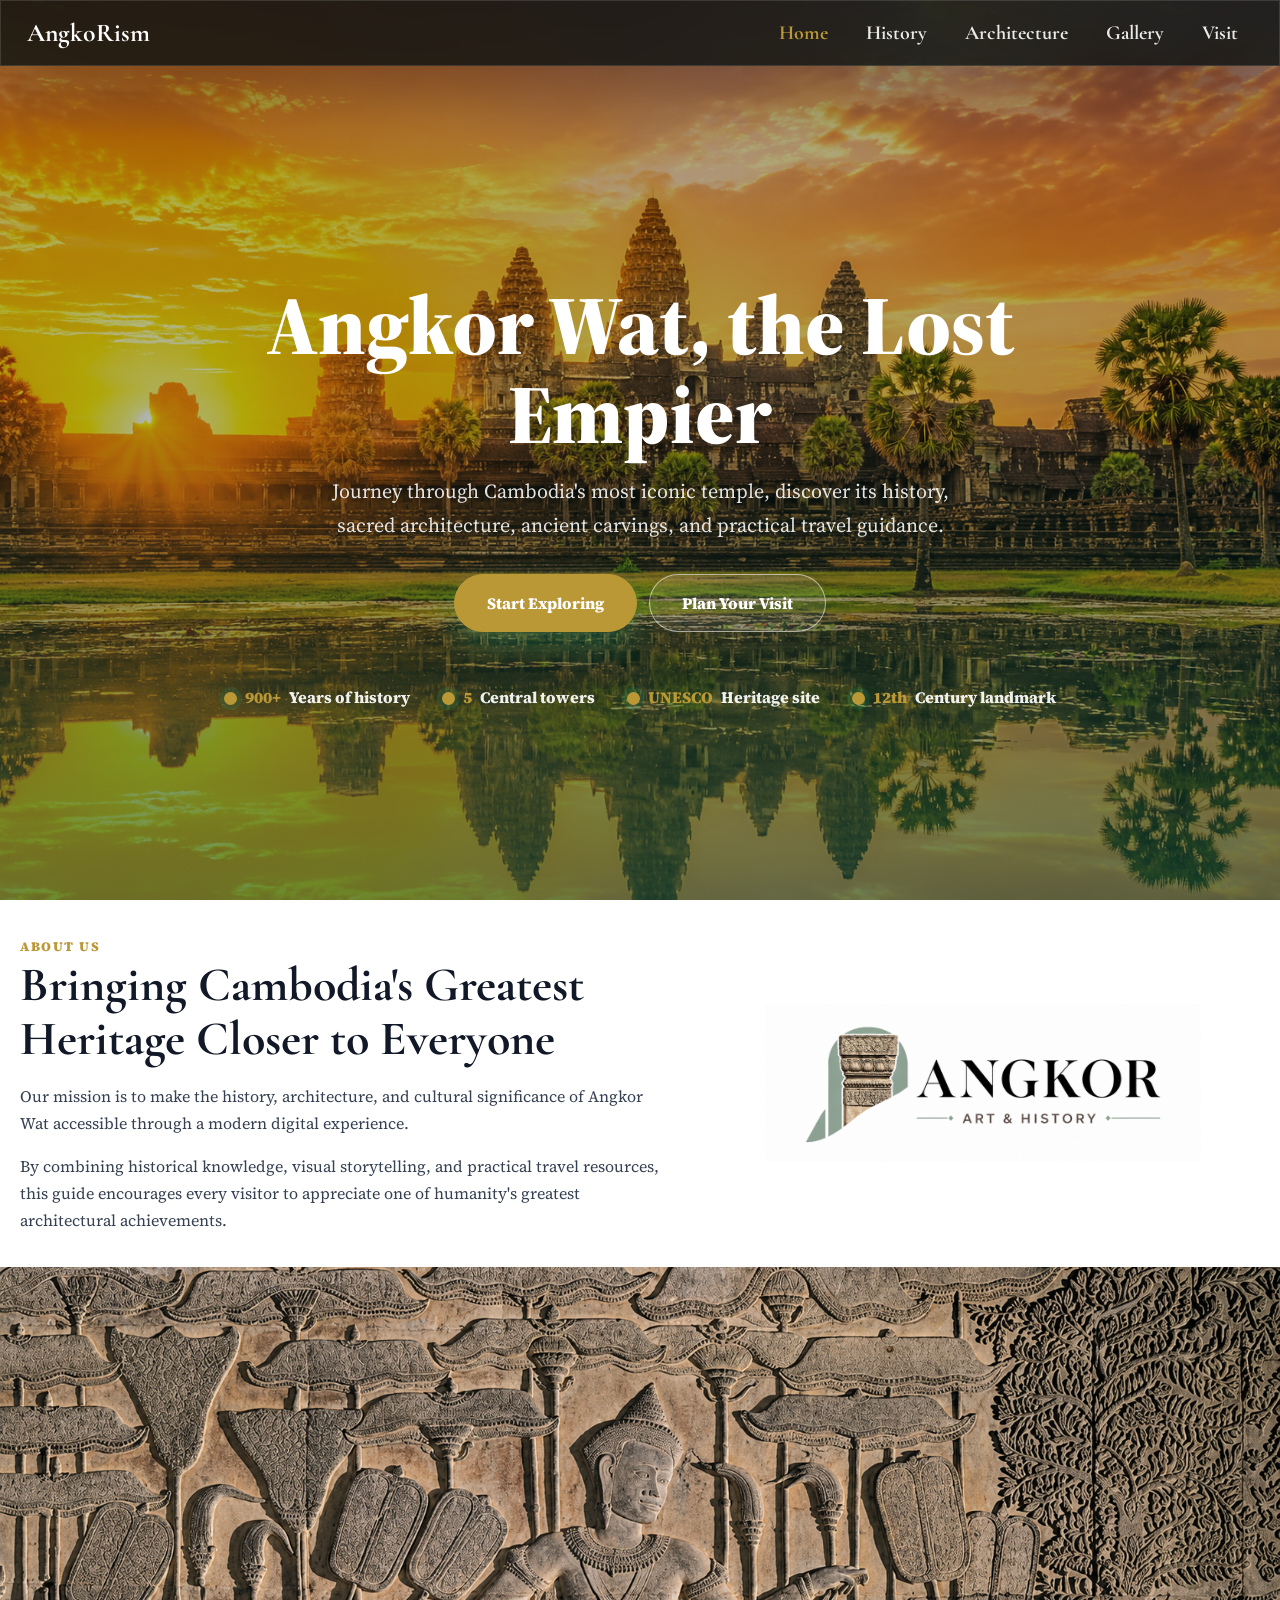
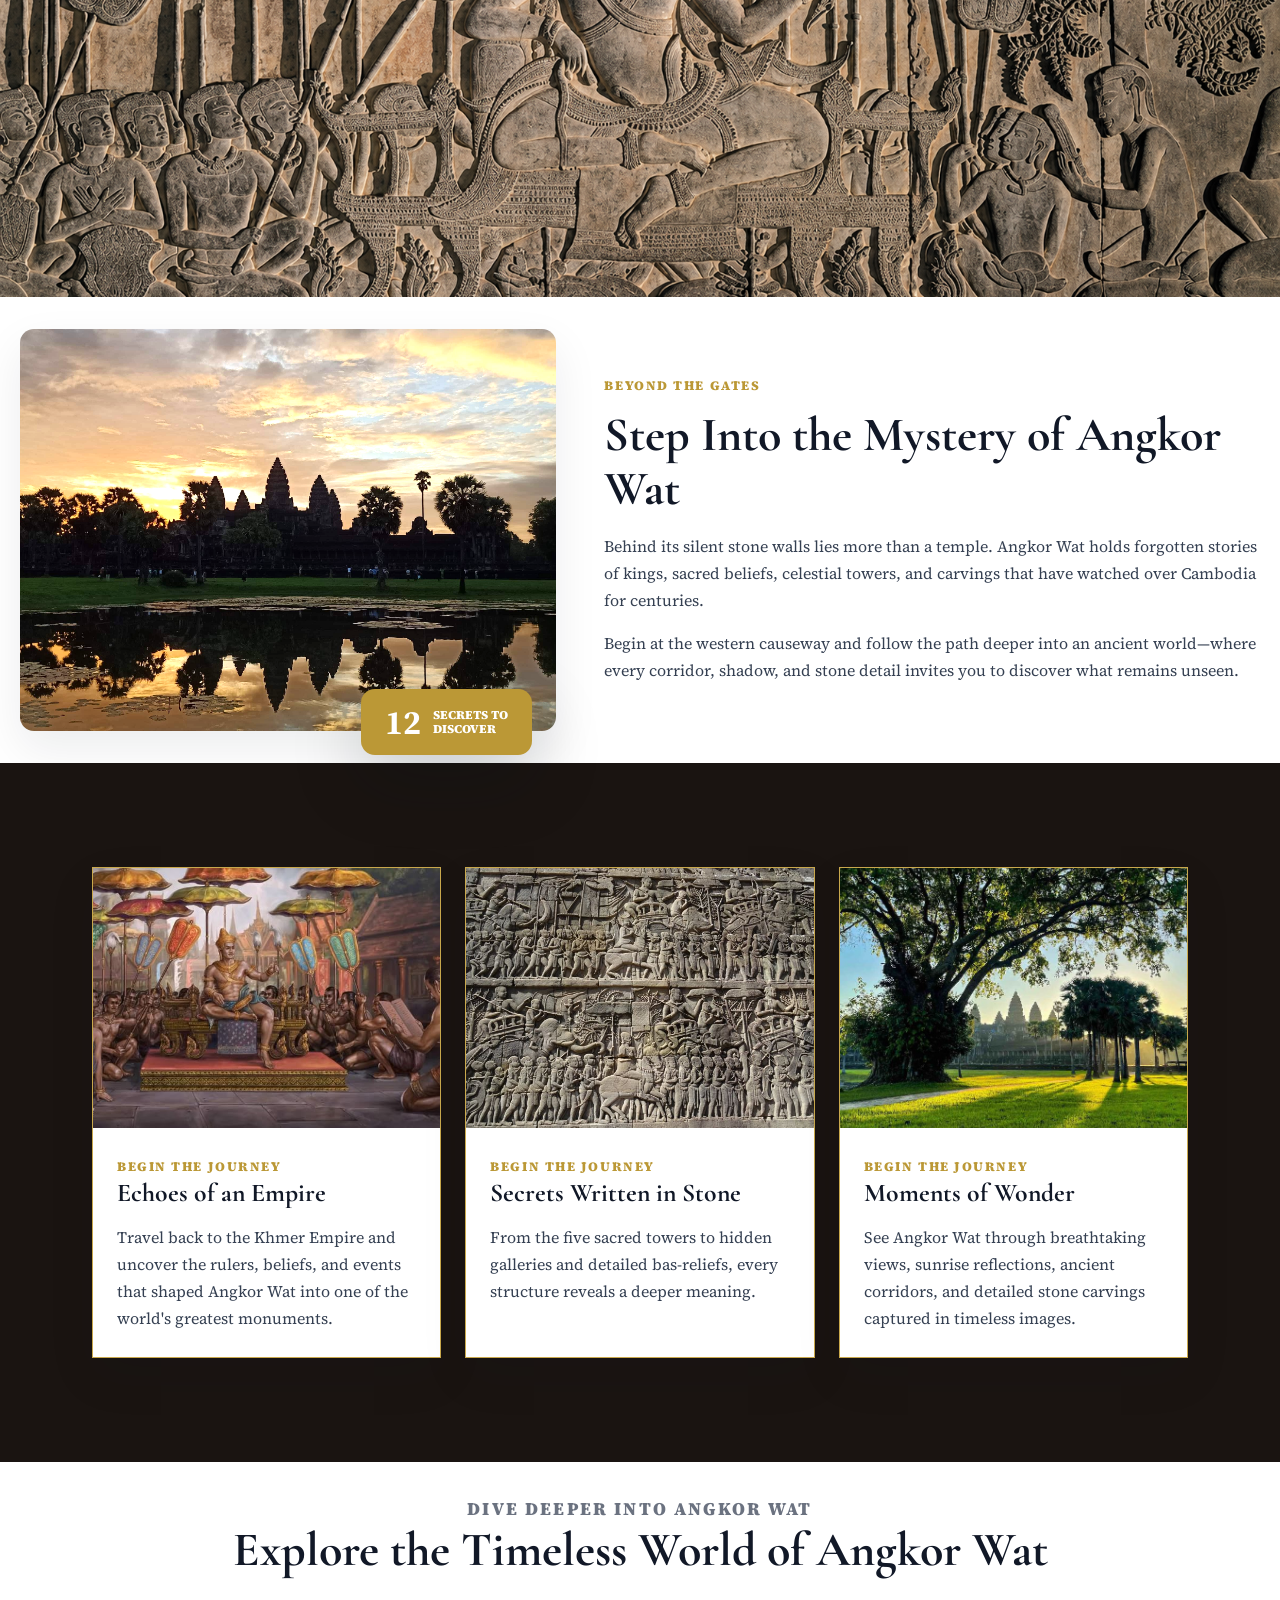
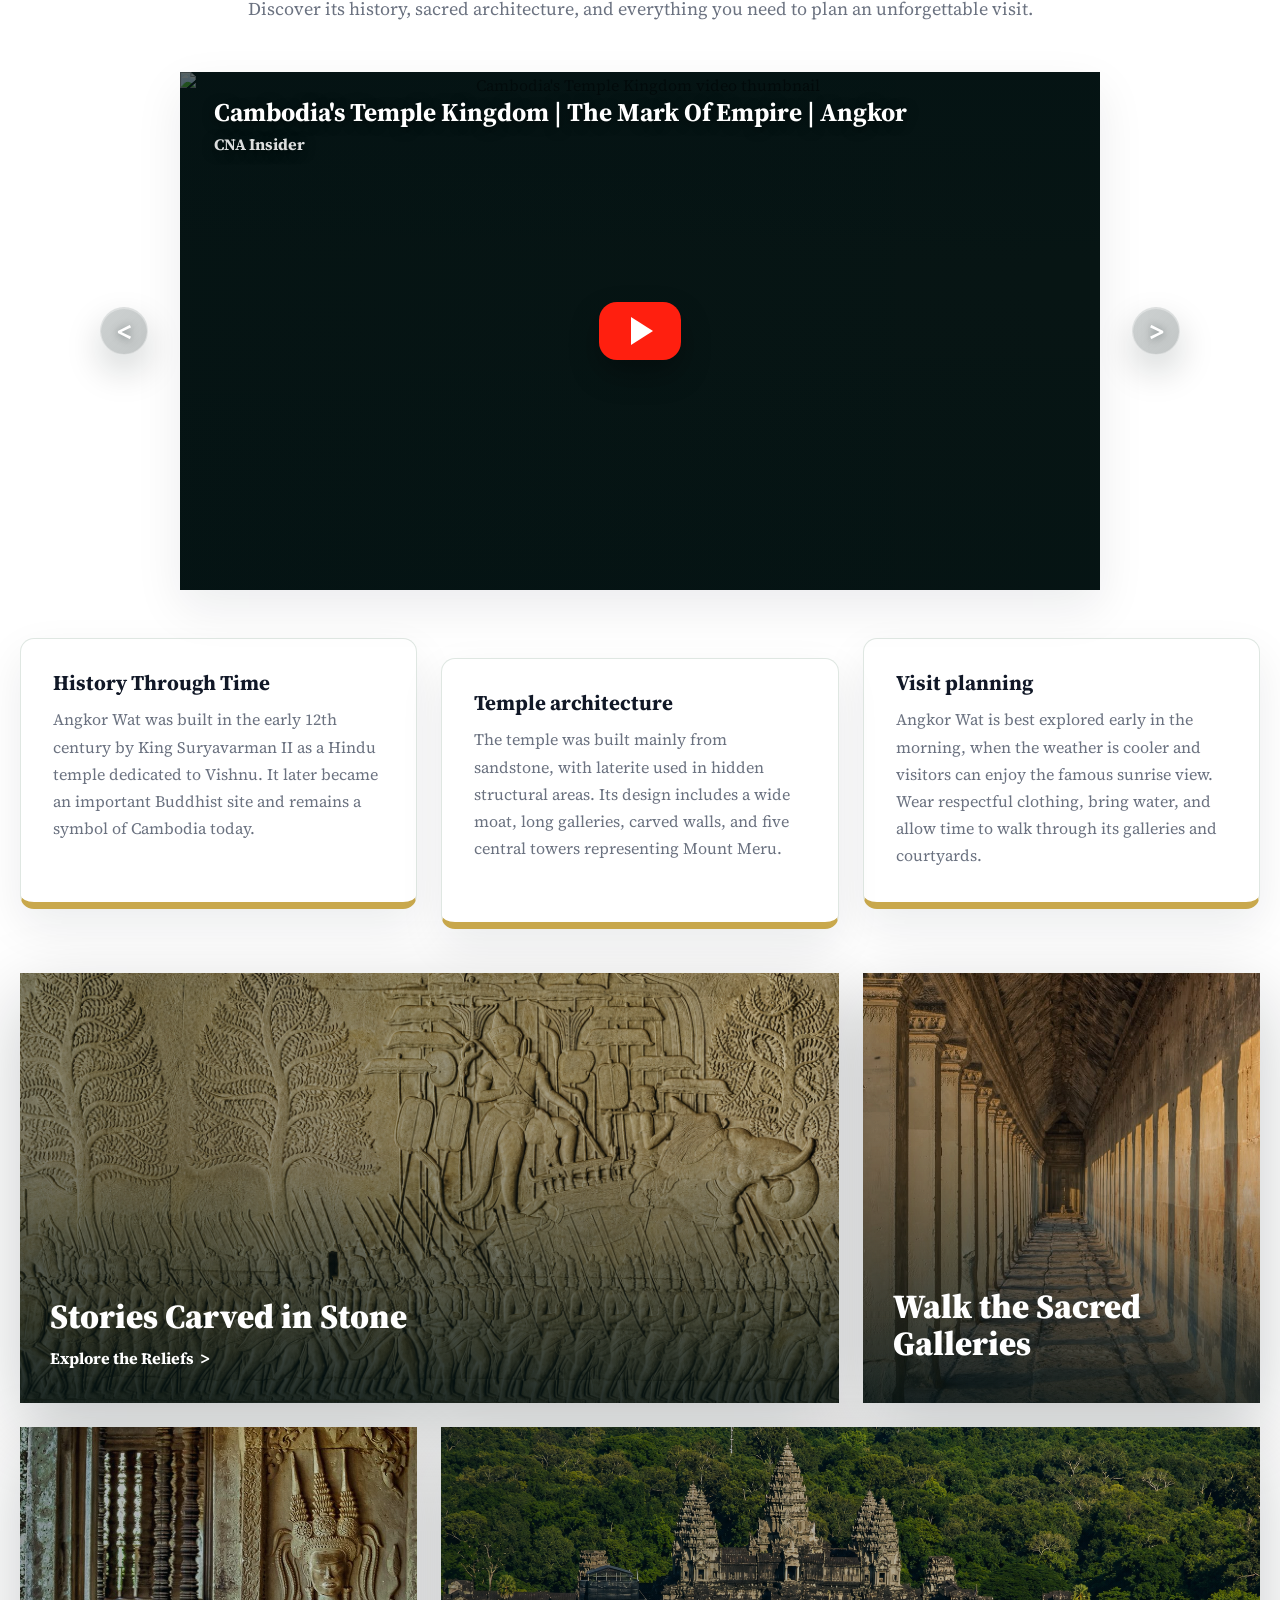
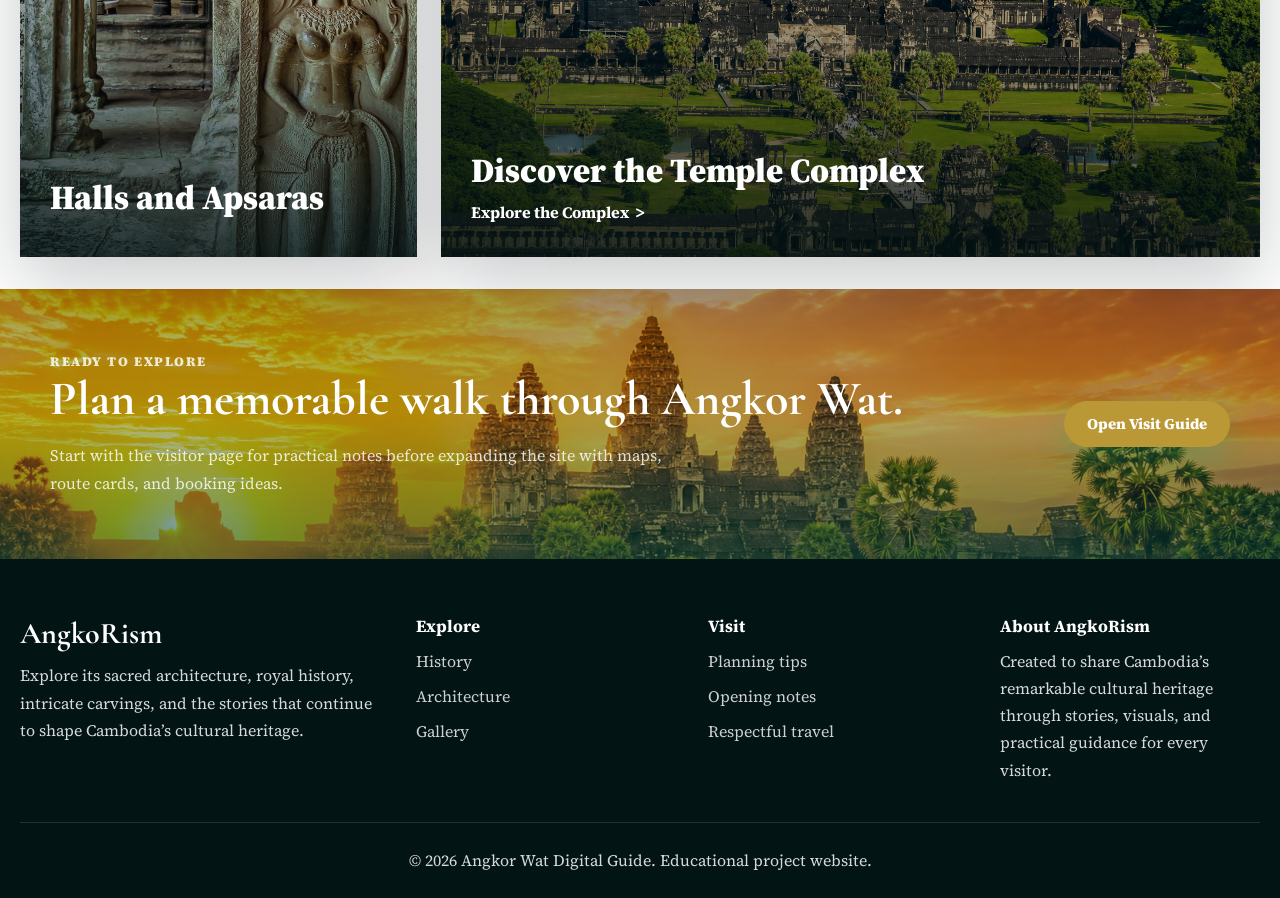
==== index.html @ d3c6d3c0 "add tv until penh" ====
<!DOCTYPE html>
<html lang="en">
<head>
  <meta charset="UTF-8">
  <meta name="viewport" content="width=device-width, initial-scale=1.0">
  <title>Angkor Wat Digital Guide</title>
  <link rel="stylesheet" href="css/global.css">
  <link rel="stylesheet" href="css/layout.css">
  <link rel="stylesheet" href="css/components.css">
  <link rel="stylesheet" href="css/pages/home.css">
  <script src="js/home.js" defer></script>
  <link rel="preconnect" href="https://fonts.googleapis.com">
  <link rel="preconnect" href="https://fonts.gstatic.com" crossorigin>
  <link href="https://fonts.googleapis.com/css2?family=Cormorant+Garamond:ital,wght@0,300..700;1,300..700&family=Source+Serif+4:ital,opsz,wght@0,8..60,200..900;1,8..60,200..900&display=swap" rel="stylesheet">
  <link rel="icon" type="image/png" href="images/favicon.png">
</head>
<body>
  <header class="site-header">
    <div class="site-header__inner">
      <a class="site-logo" href="index.html" aria-label="Angkor Wat Digital Guide home">AngkoRism</a>

      <nav class="site-nav" aria-label="Main navigation">
        <a href="index.html" aria-current="page">Home</a>
        <a href="pages/history.html">History</a>
        <a href="pages/architecture.html">Architecture</a>
        <a href="pages/gallery.html">Gallery</a>
        <a href="pages/visit.html">Visit</a>
      </nav>
    </div>
  </header>

  <main>
    <section class="home-hero">
      <div class="hero-text">
        <h1>Angkor Wat, the Lost Empier</h1>
        <p>
          Journey through Cambodia's most iconic temple, discover its history,
          sacred architecture, ancient carvings, and practical travel guidance.
        </p>
        <p class="hero-buttons">
          <a class="button" href="pages/history.html">Start Exploring</a>
          <a class="button button--ghost" href="pages/visit.html">Plan Your Visit</a>
        </p>
      </div>

      <div class="home-stats" aria-label="Angkor Wat guide highlights">
        <div><span>900+</span> Years of history</div>
        <div><span>5</span> Central towers</div>
        <div><span>UNESCO</span> Heritage site</div>
        <div><span>12th</span> Century landmark</div>
      </div>
    </section>

    <section class="section-space">
      <div class="page-shell intro-info">
        <div class="intro-copy intro-about">
          <span class="eyebrow">About Us</span>
          <h2>
            Bringing Cambodia's Greatest Heritage Closer to Everyone
          </h2>
          <p>
            Our mission is to make the history, architecture,
            and cultural significance of Angkor Wat accessible
            through a modern digital experience.
          </p>
          <p>
            By combining historical knowledge, visual storytelling,
            and practical travel resources, this guide encourages
            every visitor to appreciate one of humanity's greatest
            architectural achievements.
          </p>
        </div>
        <div class="intro-logo">
          <img class="image-about" src="images/Angkor aret and history.png" alt="The logo of our organization">
        </div>
      </div>
    </section>

    <section class="intro-big"></section>

    <section class="section-space">
      <div class="page-shell intro-layout">
        <div class="intro-media">
          <img src="images/angkor-wat-yellow-dawn.jpg" alt="Bright dawn view of real Angkor Wat with palm trees and reflection">
          <div class="experience-box">
            <strong>12</strong>
            <span>Secrets to<br>Discover</span>
          </div>
        </div>
        <div class="intro-copy">
          <p class="eyebrow">BEYOND THE GATES</p>
          <h2>Step Into the Mystery of Angkor Wat</h2>
          <p>
            Behind its silent stone walls lies more than a temple. Angkor Wat holds forgotten
            stories of kings, sacred beliefs, celestial towers, and carvings that have watched
            over Cambodia for centuries.
          </p>
          <p>
            Begin at the western causeway and follow the path deeper into an ancient world—where
            every corridor, shadow, and stone detail invites you to discover what remains unseen.
          </p>
      </div>
      </div>
    </section>
    
    <section class="background-section">
      <div class="section-space page-shell">
        <div class="card-grid">
          <article class="image-card">
            <img src="images/Khmer Angkor king copy.png" alt="the king of Angkor Wat with the most aura">
            <div class="image-card__body">
              <span class="eyebrow">Begin The Journey</span>
              <h3>Echoes of an Empire</h3>
              <p>
                Travel back to the Khmer Empire and uncover the rulers, beliefs, and events that
                shaped Angkor Wat into one of the world's greatest monuments.
              </p>
            </div>
          </article>
          <article class="image-card">
            <img src="images/The Temples of Angkor Wat.png" alt="Cambodia travel scene">
            <div class="image-card__body">
              <span class="eyebrow">Begin The Journey</span>
              <h3>Secrets Written in Stone</h3>
              <p>
                From the five sacred towers to hidden galleries and detailed
                bas-reliefs, every structure reveals a deeper meaning.
              </p>
            </div>
          </article>
          <article class="image-card">
            <img src="images/Cambodge.png" alt="UNESCO logo">
            <div class="image-card__body">
              <span class="eyebrow">Begin The Journey</span>
              <h3>Moments of Wonder</h3>
              <p>
                See Angkor Wat through breathtaking views, sunrise reflections, ancient corridors,
                and detailed stone carvings captured in timeless images.
              </p>
            </div>
          </article>
        </div>
      </div>
    </section>

    <section class="section-space page-shell">
      <div class="section-heading">
        <p class="eyebrow">DIVE DEEPER INTO ANGKOR WAT</p>
        <h2>Explore the Timeless World of Angkor Wat</h2>
        <p>Discover its history, sacred architecture, and everything you need to plan an unforgettable visit.</p>
      </div>
      <div class="video-showcase" aria-label="Angkor Wat video carousel">
        <button class="video-arrow video-arrow--prev" type="button" aria-label="Previous video">&lt;</button>
        <div class="video-carousel">
          <div class="video-template is-active">
            <button class="video-cover" type="button" aria-label="Play Cambodia's Temple Kingdom | The Mark Of Empire | Angkor">
              <img
                src="https://i.ytimg.com/vi/EQYJ8-o1K0w/maxresdefault.jpg"
                alt="Cambodia's Temple Kingdom video thumbnail">
              <span class="video-cover__shade"></span>
              <span class="video-cover__text">
                <strong>Cambodia's Temple Kingdom | The Mark Of Empire | Angkor</strong>
                <small>CNA Insider</small>
              </span>
              <span class="video-cover__play" aria-hidden="true"></span>
            </button>
            <iframe
              width="560"
              height="315"
              data-src="https://www.youtube.com/embed/EQYJ8-o1K0w?rel=0"
              title="Cambodia's Temple Kingdom | The Mark Of Empire | Angkor"
              frameborder="0"
              allow="accelerometer; autoplay; clipboard-write; encrypted-media; gyroscope; picture-in-picture; web-share"
              referrerpolicy="strict-origin-when-cross-origin"
              allowfullscreen>
            </iframe>
          </div>
          <div class="video-template">
            <button class="video-cover" type="button" aria-label="Play Angkor Wat (Full Episode) | Access 360 World Heritage">
              <img
                src="https://i.ytimg.com/vi/C5jpbwizxBs/maxresdefault.jpg"
                alt="Angkor Wat full episode video thumbnail">
              <span class="video-cover__shade"></span>
              <span class="video-cover__text">
                <strong>Angkor Wat (Full Episode) | Access 360 World Heritage</strong>
                <small>National Geographic</small>
              </span>
              <span class="video-cover__play" aria-hidden="true"></span>
            </button>
            <iframe
              width="560"
              height="315"
              data-src="https://www.youtube.com/embed/C5jpbwizxBs?rel=0"
              title="Angkor Wat (Full Episode) | Access 360 World Heritage"
              frameborder="0"
              allow="accelerometer; autoplay; clipboard-write; encrypted-media; gyroscope; picture-in-picture; web-share"
              referrerpolicy="strict-origin-when-cross-origin"
              allowfullscreen>
            </iframe>
          </div>
          <div class="video-template">
            <button class="video-cover" type="button" aria-label="Play Angkor Wat: The Ancient Chronicles of Cambodia's Stone Giant">
              <img
                src="https://i.ytimg.com/vi/2UPuVft7swY/maxresdefault.jpg"
                alt="Angkor Wat ancient chronicles video thumbnail">
              <span class="video-cover__shade"></span>
              <span class="video-cover__text">
                <strong>Angkor Wat: The Ancient Chronicles of Cambodia's Stone Giant | Full Documentary</strong>
                <small>Get.factual</small>
              </span>
              <span class="video-cover__play" aria-hidden="true"></span>
            </button>
            <iframe
              width="560"
              height="315"
              data-src="https://www.youtube.com/embed/2UPuVft7swY?rel=0"
              title="Angkor Wat: The Ancient Chronicles of Cambodia's Stone Giant | Full Documentary"
              frameborder="0"
              allow="accelerometer; autoplay; clipboard-write; encrypted-media; gyroscope; picture-in-picture; web-share"
              referrerpolicy="strict-origin-when-cross-origin"
              allowfullscreen>
            </iframe>
          </div>
        </div>
        <button class="video-arrow video-arrow--next" type="button" aria-label="Next video">&gt;</button>
      </div>

      <div class="card-grid">
        <article class="info-card">
          <h3>History Through Time</h3>
          <p>
            Angkor Wat was built in the early 12th century by King Suryavarman II as a Hindu temple dedicated to Vishnu.
            It later became an important Buddhist site and remains a symbol of Cambodia today.
          </p>
        </article>
        <article class="info-card info-card--middle">
          <h3>Temple architecture</h3>
          <p>
            The temple was built mainly from sandstone, with laterite used in hidden structural areas.
            Its design includes a wide moat, long galleries, carved walls, and five central towers representing Mount Meru.
          </p>
        </article>
        <article class="info-card">
          <h3>Visit planning</h3>
          <p>
            Angkor Wat is best explored early in the morning, when the weather is cooler and visitors can enjoy the famous sunrise view.
            Wear respectful clothing, bring water, and allow time to walk through its galleries and courtyards.
          </p>
        </article>
      </div>
    </section>

    <section id="temple-showcase" class="section-space page-shell">
      <div class="image-showcase">
        <article class="showcase-card">
          <img src="images/the king gose to the war.png" alt="Bright dawn view of real Angkor Wat with palm trees and reflection">
          <div class="card-body">
            <h3>Stories Carved in Stone</h3>
            <a href="pages/gallery.html">Explore the Reliefs</a>
          </div>
        </article>
        <article class="showcase-card">
          <img src="images/ Angkor Wat, Siem Reap_ Cambodia.png" alt="Bright dawn view of real Angkor Wat with palm trees and reflection">
          <div class="card-body">
            <h3>Walk the Sacred Galleries</h3>
          </div>
        </article>
        <article class="showcase-card">
          <img src="images/Angkor Halls and Apsaras copy.png" alt="Stone corridor at Angkor Wat with apsara carvings">
          <div class="card-body">
            <h3>Halls and Apsaras</h3>
          </div>
        </article>
        <article class="showcase-card">
          <img src="images/Angkor wat complex temple.png" alt="Angkor Wat temple surrounded by green trees and ancient stone">
          <div class="card-body">
            <h3>Discover the Temple Complex</h3>
            <a href="pages/architecture.html">Explore the Complex</a>
          </div>
        </article>
      </div>
    </section>

    <section class="section-space visit-band">
      <div class="visit-band__inner">
        <div>
          <p class="eyebrow">Ready to explore</p>
          <h2>Plan a memorable walk through Angkor Wat.</h2>
          <p>Start with the visitor page for practical notes before expanding the site with maps, route cards, and booking ideas.</p>
        </div>
        <a class="button" href="pages/visit.html">Open Visit Guide</a>
      </div>
    </section>
  </main>

  <footer class="site-footer">
    <div class="site-footer__inner">
      <div>
        <h2>AngkoRism</h2>
        <p>Explore its sacred architecture, royal history, intricate carvings, and the stories that continue to shape Cambodia’s cultural heritage.
        </p>
      </div>
      <div>
        <h3>Explore</h3>
        <ul>
          <li><a href="pages/history.html">History</a></li>
          <li><a href="pages/architecture.html">Architecture</a></li>
          <li><a href="pages/gallery.html">Gallery</a></li>
        </ul>
      </div>
      <div>
        <h3>Visit</h3>
        <ul>
          <li><a href="pages/visit.html">Planning tips</a></li>
          <li><a href="pages/visit.html">Opening notes</a></li>
          <li><a href="pages/visit.html">Respectful travel</a></li>
        </ul>
      </div>
      <div>
        <h3>About AngkoRism</h3>
        <p>Created to share Cambodia’s remarkable cultural heritage through stories, 
          visuals, and practical guidance for every visitor.
        </p>
      </div>
    </div>
    <div class="site-footer__bottom">
      <p>&copy; 2026 Angkor Wat Digital Guide. Educational project website.</p>
    </div>
  </footer>
</body>
</html>
---- css/global.css ----
/* Shared reset, theme variables, and base element styles */

:root {
  --color-ink: #111827;
  --color-text: #354052;
  --color-muted: #6b7280;
  --color-soft: #ffffff;
  --color-surface: white;
  --color-border: #dfe7e2;
  --color-overlay: rgba(3, 18, 19, 0.42);
  --color-overlay-strong: rgba(3, 18, 19, 0.82);
  --color-primary: #BB9836;
  --color-primary-dark: #C9A84C;
  --color-secondary: #d79332;
  --color-temple: #243b35;
  --color-footer: #031415;
  --color-bacground-add: #1A1411;

  --font-heading: 'Cormorant Garamond', serif;
  --font-body: 'Source Serif 4', serif;

  --container: 1400px;
  --container-wide: 1280px;
  --space-1: 4px;
  --space-2: 8px;
  --space-3: 12px;
  --space-4: 16px;
  --space-5: 24px;
  --space-6: 32px;
  --space-7: 48px;
  --space-8: 72px;

  --radius-sm: 8px;
  --radius-md: 14px;
  --radius-lg: 22px;
  --radius-pill: 999px;

  --shadow-soft: 0 18px 45px rgba(17, 24, 39, 0.08);
  --shadow-strong: 0 24px 70px rgba(3, 20, 21, 0.22);
  --transition: 180ms ease;
}

* {
  box-sizing: border-box;
}

html {
  scroll-behavior: smooth;
  background-color: var(--color-footer);
}

body {
  margin: 0;
  color: var(--color-text);
  background-color: var(--color-footer);
  font-family: var(--font-body);
  font-size: 16px;
  line-height: 1.7;
  text-rendering: optimizeLegibility;
}

main {
  background-color: var(--color-soft);
}

h1,
h2,
h3 {
  margin-top: 0;
  margin-bottom: var(--space-4);
  color: var(--color-ink);
  font-family: var(--font-heading);
  line-height: 1.12;
  font-weight: 700;
}

h1 {
  font-size: clamp(42px, 7vw, 86px);
}

h2 {
  font-size: clamp(30px, 4vw, 48px);
}

h3 {
  font-size: clamp(21px, 2vw, 28px);
}

p {
  margin-top: 0;
}

a {
  color: var(--color-primary-dark);
  text-decoration-thickness: 2px;
  text-underline-offset: 4px;
  transition: color var(--transition), background-color var(--transition), border-color var(--transition);
}

a:hover {
  color: var(--color-secondary);
}

img {
  display: block;
  max-width: 100%;
}

button,
input,
select,
textarea {
  font: inherit;
}

::selection {
  color: #ffffff;
  background-color: var(--color-primary-dark);
}
---- css/layout.css ----
/* Shared header, footer, and page-width layout */

.site-header {
  position: fixed;
  top: 0;
  left: 0;
  right: 0;
  z-index: 10;
  padding: 0;
}

.site-header__inner {
  margin: auto;
  display: flex;
  align-items: center;
  justify-content: space-between;
  gap: var(--space-7);
  padding: 10px 26px 10px 26px;
  color: #ffffff;
  background: rgba(8, 15, 16, 0.8);
  border: 1px solid rgba(255, 255, 255, 0.12);
  box-shadow: 0 24px 70px rgba(0, 0, 0, 0.28);
  backdrop-filter: blur(18px);
}

.site-logo {
  display: block;
  flex: 0 0 auto;
  font-family: var(--font-heading);
  font-size: clamp(24px, 2vw, 30px);
  white-space: nowrap;
  font-weight: 800;
  margin: 0;
  padding: 0;
  color: #ffffff;
  text-decoration: none;
}

.site-logo:hover {
  color: #ffffff;
}

.site-nav {
  display: flex;
  align-items: center;
  gap: var(--space-2);
}

.site-nav a {
  padding: 7px 15px;
  font-family: var(--font-heading);
  color: rgba(255, 255, 255, 0.9);
  font-size: 20px;
  font-weight: 800;
  line-height: 1;
  text-decoration: none;
}

.site-nav a:hover,
.site-nav a[aria-current="page"] {
  color: var(--color-primary);
}

.page-shell {
  width: min(calc(100% - 40px), var(--container));
  margin-left: auto;
  margin-right: auto;
}

.site-footer {
  color: rgba(255, 255, 255, 0.84);
  background-color: var(--color-footer);
}

.site-footer__inner {
  width: min(calc(100% - 40px), var(--container-wide));
  margin: 0 auto;
  display: grid;
  grid-template-columns: 1.4fr repeat(3, 1fr);
  gap: var(--space-6);
  padding: 58px 0 38px;
}

.site-footer h2,
.site-footer h3 {
  color: #ffffff;
}

.site-footer h2 {
  margin-bottom: var(--space-3);
  font-size: 30px;
}

.site-footer h3 {
  margin-bottom: var(--space-3);
  font-family: var(--font-body);
  font-size: 17px;
}

.site-footer p,
.site-footer ul {
  margin: 0;
}

.site-footer ul {
  padding: 0;
  list-style: none;
}

.site-footer li + li {
  margin-top: 8px;
}

.site-footer a {
  color: rgba(255, 255, 255, 0.8);
  text-decoration: none;
}

.site-footer a:hover {
  color: var(--color-primary);
}

.site-footer__bottom {
  width: min(calc(100% - 40px), var(--container-wide));
  margin: 0 auto;
  padding: var(--space-5) 0;
  border-top: 1px solid rgba(255, 255, 255, 0.12);
  text-align: center;
}

@media (max-width: 900px) {
  .site-header {
    position: static;
    padding: var(--space-3);
    background-color: var(--color-footer);
  }

  .site-header__inner {
    display: block;
    padding: var(--space-4);
    border-radius: var(--radius-lg);
  }

  img.site-logo__name {
    width: min(260px, 70vw);
    height: 66px;
    padding: 0;
  }

  .site-nav {
    width: 100%;
    justify-content: flex-start;
    flex-wrap: wrap;
    margin-top: var(--space-4);
  }

  .site-nav a {
    padding: 9px 11px;
    font-size: 14px;
  }

  .site-footer__inner {
    grid-template-columns: 1fr 1fr;
  }
}

@media (max-width: 600px) {
  .site-header {
    padding: 0;
  }

  .site-header__inner {
    border-radius: 0;
  }

  .site-logo__name {
    font-size: 36px;
  }

  img.site-logo__name {
    width: min(220px, 76vw);
    height: 58px;
    padding: 0;
  }

  .site-nav a {
    flex: 1 0 108px;
    min-width: 0;
    text-align: center;
  }

  .page-shell,
  .site-footer__inner,
  .site-footer__bottom {
    width: min(calc(100% - 28px), var(--container));
  }

  .site-footer__inner {
    grid-template-columns: 1fr;
  }
}
---- css/components.css ----
/* Reusable buttons, hero blocks, cards, stats, and form pieces */

.button {
  display: inline-flex;
  align-items: center;
  justify-content: center;
  min-height: 46px;
  padding: 12px 22px;
  color: #ffffff;
  background-color: var(--color-primary);
  border: 1px solid var(--color-primary);
  border-radius: var(--radius-pill);
  box-shadow: 0 14px 32px rgba(18, 184, 134, 0.24);
  font-size: 15px;
  font-weight: 800;
  line-height: 1;
  text-decoration: none;
  transition: transform var(--transition), box-shadow var(--transition), color var(--transition), background-color var(--transition), border-color var(--transition);
}

.button:hover {
  color: #ffffff;
  background-color: var(--color-primary-dark);
  border-color: var(--color-primary-dark);
  box-shadow: 0 18px 38px rgba(7, 150, 105, 0.28);
  transform: translateY(-1px);
}

.button:focus-visible {
  outline: 3px solid rgba(18, 184, 134, 0.35);
  outline-offset: 3px;
}

.button[aria-current="page"] {
  color: #ffffff;
  background-color: var(--color-primary-dark);
  border-color: var(--color-primary-dark);
}

.button--ghost,
.second-button {
  color: #ffffff;
  background-color: rgba(255, 255, 255, 0.08);
  border-color: rgba(255, 255, 255, 0.55);
  box-shadow: none;
}

.button--ghost:hover,
.second-button:hover {
  color: #ffffff;
  background-color: rgba(255, 255, 255, 0.16);
  border-color: #ffffff;
}

.eyebrow {
  margin-bottom: var(--space-3);
  color: var(--color-primary);
  font-size: 13px;
  font-weight: 900;
  letter-spacing: 0.12em;
  text-transform: uppercase;
}

.section-space {
  padding-top: var(--space-6);
  padding-bottom: var(--space-6);
}

.section-heading {
  max-width: 860px;
  margin: 0 auto var(--space-7);
  text-align: center;
}

.section-heading p {
  margin-bottom: 0;
  color: var(--color-muted);
  font-size: 18px;
}

.hero-panel,
.page-hero {
  position: relative;
  isolation: isolate;
  color: #ffffff;
  background-image: linear-gradient(var(--color-overlay), var(--color-overlay)), url("../images/The god temple-Angkor Wat.png");
  background-position: center 40%;
  background-size: cover;
}

.page-hero {
  min-height: 430px;
  display: grid;
  place-items: center;
  padding: 150px var(--space-5) 92px;
  background-position: center 22%;
  text-align: center;
}

.page-hero h1,
.page-hero p {
  color: #ffffff;
}

.page-hero p {
  max-width: 780px;
  margin-left: auto;
  margin-right: auto;
  font-size: 18px;
}

.breadcrumbs {
  display: flex;
  align-items: center;
  justify-content: center;
  gap: 10px;
  margin-top: var(--space-4);
  color: rgba(255, 255, 255, 0.9);
  font-weight: 800;
}

.breadcrumbs a {
  color: var(--color-primary);
  text-decoration: none;
}

.card-grid {
  display: grid;
  grid-template-columns: repeat(3, 1fr);
  gap: var(--space-5);
}

.info-card {
  min-height: 220px;
  padding: var(--space-6);
  background-color: var(--color-surface);
  border: 1px solid var(--color-border);
  border-radius: var(--radius-md);
  border-bottom: 7px solid var(--color-primary-dark);
  box-shadow: var(--shadow-soft);
}

.info-card h3 {
  margin-bottom: var(--space-3);
  font-family: var(--font-body);
  font-size: 21px;
}

.info-card p {
  margin-bottom: 0;
  color: var(--color-muted);
}

.image-card {
  overflow: hidden;
  background-color: var(--color-surface);
  box-shadow: var(--shadow-soft);
  border: 1px solid var(--color-primary-dark);
}

.image-card img {
  width: 100%;
  height: 260px;
  object-fit: cover;
}

.image-card__body {
  padding: var(--space-5);
}

.image-card__body p:last-child {
  margin-bottom: 0;
}

.form-panel {
  display: grid;
  grid-template-columns: 1.45fr 1.15fr 1.15fr 0.8fr auto;
  align-items: end;
  gap: 10px;
  width: min(calc(100% - 40px), 980px);
  margin: -58px auto 0;
  padding: 24px;
  position: relative;
  z-index: 2;
  background-color: rgba(17, 20, 21, 0.95);
  border: 1px solid rgba(255, 255, 255, 0.14);
  border-radius: 18px;
  box-shadow: 0 28px 72px rgba(0, 0, 0, 0.32);
}

.form-field {
  display: grid;
  gap: 6px;
}

.form-field label {
  color: rgba(255, 255, 255, 0.74);
  font-size: 12px;
  font-weight: 900;
  letter-spacing: 0.04em;
  text-transform: uppercase;
}

.form-field input,
.form-field select {
  width: 100%;
  min-height: 54px;
  padding: 0 var(--space-4);
  color: #ffffff;
  background-color: rgba(255, 255, 255, 0.05);
  border: 1px solid rgba(255, 255, 255, 0.22);
  border-radius: 10px;
  font-weight: 800;
}

.form-panel > .button {
  min-height: 54px;
  padding-left: 26px;
  padding-right: 26px;
  white-space: nowrap;
}

.form-field input::placeholder {
  color: rgba(255, 255, 255, 0.58);
}

.background-section {
  background-color: var(--color-bacground-add);
  padding: var(--space-8)
}

@media (max-width: 900px) {
  .card-grid,
  .stats-band {
    grid-template-columns: repeat(2, 1fr);
  }

  .stat-item + .stat-item {
    border-left: 0;
  }

  .form-panel {
    grid-template-columns: 1fr 1fr;
  }
}

@media (max-width: 600px) {
  .section-space {
    padding-top: var(--space-7);
    padding-bottom: var(--space-7);
  }

  .page-hero {
    min-height: 360px;
    padding: 72px var(--space-4) 64px;
  }

  .card-grid,
  .stats-band,
  .form-panel {
    grid-template-columns: 1fr;
  }

  .form-panel {
    width: min(calc(100% - 28px), 980px);
    margin-top: -34px;
  }
}
---- css/pages/home.css ----
.home-hero {
  min-height: 100vh;
  display: grid;
  align-content: center;
  gap: var(--space-6);
  padding: 164px var(--space-5) 72px;
  background-image:
    linear-gradient(180deg, rgba(5, 11, 10, 0.32) 0%, rgba(4, 24, 21, 0.3) 48%, rgba(4, 74, 62, 0.58) 100%),
    url("../../images/The god temple-Angkor Wat.png");
  background-position: center;
  background-size: cover;
}

.hero-text {
  width: 100%;
  max-width: 900px;
  margin: 0 auto;
  color: #ffffff;
  text-align: center;
}

.hero-text h1 {
  max-width: 760px;
  margin-left: auto;
  margin-right: auto;
  color: #ffffff;
  font-family: var(--font-body);
  font-size: clamp(48px, 7vw, 84px);
  font-weight: 900;
  line-height: 1.06;
}

.hero-text p {
  max-width: 650px;
  margin-left: auto;
  margin-right: auto;
  color: rgba(255, 255, 255, 0.88);
  font-size: 20px;
}

.hero-buttons {
  display: flex;
  justify-content: center;
  flex-wrap: wrap;
  gap: var(--space-3);
  margin-top: var(--space-6);
}

.hero-buttons .button {
  min-height: 58px;
  padding: 16px 32px;
  font-size: 16px;
}

.intro-info {
  display: flex;
  flex-wrap: wrap;
  align-items: center;
  justify-content: space-between;
  gap: var(--space-6);
}

.intro-logo {
  flex: 1 1 420px;
  display: flex;
  justify-content: center;
  min-width: 280px;
}

.image-about {
  width: clamp(320px, 34vw, 460px);
  height: auto;
}

.intro-about {
  flex: 1 1 520px;
  width: min(100%, 600px);
}

#intro-explore {
  margin: 30px auto 0;
}

.home-stats {
  display: grid;
  grid-template-columns: repeat(4, auto);
  justify-content: center;
  width: min(calc(100% - 40px), 860px);
  margin: 0 auto;
  gap: var(--space-6);
  color: rgba(255, 255, 255, 0.92);
  font-weight: 800;
}

.home-stats div {
  display: inline-flex;
  align-items: center;
  gap: 8px;
}

.home-stats div::before {
  content: "";
  width: 13px;
  height: 13px;
  flex: 0 0 auto;
  background-color: var(--color-primary);
  border-radius: 50%;
  box-shadow: 0 0 0 5px rgba(18, 184, 134, 0.12);
}

.home-stats span {
  display: inline-block;
  color: var(--color-primary);
  font-weight: 900;
}

.intro-layout {
  display: grid;
  grid-template-columns: 0.9fr 1.1fr;
  align-items: center;
  gap: var(--space-7);
}

.intro-media {
  position: relative;
}

.intro-media img {
  width: 100%;
  aspect-ratio: 4 / 3;
  object-fit: cover;
  border-radius: var(--radius-md);
  box-shadow: var(--shadow-soft);
  filter: brightness(1.12) saturate(1.16) contrast(1.02);
}

.intro-big {
  height: 70vh;
  background-image: url("../../images/the king soraya.png");
  background-size: cover;
  background-position: center 35%;
  background-repeat: no-repeat;
}

.video-showcase {
  display: flex;
  align-items: center;
  justify-content: center;
  border-radius: var(--radius-md);
  gap: var(--space-6);
  width: 100%;
  margin-bottom: var(--space-7);
}

.video-carousel {
  width: min(100%, 920px);
}

.video-template {
  display: none;
  position: relative;
}

.video-template.is-active {
  display: block;
}

.video-cover,
.video-template iframe {
  display: block;
  width: 100%;
  aspect-ratio: 16 / 9;
  height: auto;
  border: 0;
  box-shadow: var(--shadow-soft);
}

.video-cover {
  position: relative;
  overflow: hidden;
  padding: 0;
  background-color: #071514;
  cursor: pointer;
}

.video-cover img {
  display: block;
  width: 100%;
  height: 100%;
  object-fit: cover;
  filter: brightness(1.06) saturate(1.08) contrast(1.04);
}

.video-cover__shade {
  position: absolute;
  inset: 0;
  background:
    linear-gradient(180deg, rgba(3, 18, 19, 0.5) 0%, rgba(3, 18, 19, 0) 38%, rgba(3, 18, 19, 0.26) 100%),
    linear-gradient(90deg, rgba(3, 18, 19, 0.32), rgba(3, 18, 19, 0));
  pointer-events: none;
}

.video-cover__text {
  position: absolute;
  top: clamp(16px, 3vw, 26px);
  left: clamp(18px, 3vw, 34px);
  right: clamp(18px, 3vw, 34px);
  display: grid;
  gap: 3px;
  color: #ffffff;
  text-align: left;
  text-shadow: 0 2px 12px rgba(0, 0, 0, 0.62);
}

.video-cover__text strong {
  font-size: clamp(17px, 2vw, 26px);
  line-height: 1.14;
}

.video-cover__text small {
  color: rgba(255, 255, 255, 0.86);
  font-family: var(--font-body);
  font-size: clamp(13px, 1.4vw, 16px);
  font-weight: 700;
}

.video-cover__play {
  position: absolute;
  top: 50%;
  left: 50%;
  width: 82px;
  height: 58px;
  transform: translate(-50%, -50%);
  background-color: #ff1f0f;
  border-radius: 18px;
  box-shadow: 0 14px 30px rgba(0, 0, 0, 0.3);
}

.video-cover__play::before {
  content: "";
  position: absolute;
  top: 50%;
  left: 52%;
  width: 0;
  height: 0;
  transform: translate(-50%, -50%);
  border-top: 14px solid transparent;
  border-bottom: 14px solid transparent;
  border-left: 22px solid #ffffff;
}

.video-cover:hover img,
.video-cover:focus-visible img {
  filter: brightness(1.12) saturate(1.12) contrast(1.05);
}

.video-cover:focus-visible {
  outline: 3px solid rgba(255, 213, 77, 0.92);
  outline-offset: 5px;
}

.video-template iframe {
  display: none;
}

.video-template.is-playing .video-cover {
  display: none;
}

.video-template.is-playing iframe {
  display: block;
}

.video-arrow {
  width: 48px;
  height: 48px;
  flex: 0 0 auto;
  display: inline-grid;
  place-items: center;
  color: #ffffff;
  background:
    linear-gradient(135deg, rgba(255, 255, 255, 0.26), rgba(255, 255, 255, 0.08)),
    rgba(3, 20, 21, 0.26);
  border: 1px solid rgba(255, 255, 255, 0.38);
  border-radius: 50%;
  box-shadow:
    0 16px 36px rgba(3, 20, 21, 0.18),
    inset 0 1px 0 rgba(255, 255, 255, 0.36);
  backdrop-filter: blur(14px);
  -webkit-backdrop-filter: blur(14px);
  cursor: pointer;
  font-size: 28px;
  font-weight: 900;
  line-height: 1;
  text-shadow: 0 1px 8px rgba(3, 20, 21, 0.45);
  transition: transform 180ms ease, border-color 180ms ease, box-shadow 180ms ease, background-color 180ms ease;
}

.video-arrow:hover {
  background:
    linear-gradient(135deg, rgba(255, 255, 255, 0.36), rgba(255, 255, 255, 0.12)),
    rgba(18, 184, 134, 0.28);
  border-color: rgba(255, 255, 255, 0.62);
  box-shadow:
    0 18px 42px rgba(18, 184, 134, 0.24),
    inset 0 1px 0 rgba(255, 255, 255, 0.48);
  transform: translateY(-2px);
}

.video-arrow:focus-visible {
  outline: 3px solid rgba(255, 213, 77, 0.85);
  outline-offset: 4px;
}

.info-card--middle {
  transform: translateY(20px);
}

.experience-box {
  position: absolute;
  right: var(--space-5);
  bottom: calc(var(--space-5) * -1);
  display: flex;
  align-items: center;
  gap: var(--space-3);
  padding: var(--space-4) var(--space-5);
  border-radius: var(--radius-md);
  color: #ffffff;
  background-color: var(--color-primary);
  box-shadow: var(--shadow-strong);
}

.experience-box strong {
  font-size: 34px;
  line-height: 1;
}

.experience-box span {
  font-size: 12px;
  font-weight: 900;
  line-height: 1.2;
  text-transform: uppercase;
}

.intro-copy p:last-child {
  margin-bottom: 0;
}

.visit-band {
  width: 100vw;
  color: #ffffff;
  background:
    linear-gradient(180deg, rgba(5, 11, 10, 0.32) 0%, rgba(4, 24, 21, 0.3) 48%, rgba(4, 74, 62, 0.58) 100%),
    url("../../images/The god temple-Angkor Wat.png");
  background-position: center 27.5%;
  background-size: cover;
}

.visit-band__inner {
  width: min(calc(100% - 40px), var(--container));
  margin: 0 auto;
  padding: 30px;
  display: grid;
  grid-template-columns: 1fr auto;
  align-items: center;
  gap: var(--space-6);
}

.visit-band h2,
.visit-band p {
  color: #ffffff;
}

.visit-band p {
  max-width: 650px;
  margin-bottom: 0;
  color: rgba(255, 255, 255, 0.82);
}

#temple-showcase {
  scroll-margin-top: 120px;
}

.page-shell__gallery {
  padding: 20px 20px;
}

.image-showcase {
  display: grid;
  grid-template-columns: repeat(6, minmax(0, 1fr));
  gap: 24px;
}

.showcase-card {
  position: relative;
  min-height: 300px;
  overflow: hidden;
  box-shadow: var(--shadow-strong);
  isolation: isolate;
}

.showcase-card:nth-child(1),
.showcase-card:nth-child(2),
.showcase-card:nth-child(3),
.showcase-card:nth-child(4) {
  min-height: 430px;
}

.showcase-card:nth-child(1),
.showcase-card:nth-child(4) {
  grid-column: span 4;
}

.showcase-card:nth-child(2),
.showcase-card:nth-child(3) {
  grid-column: span 2;
}

.showcase-card img {
  position: absolute;
  inset: 0;
  width: 100%;
  height: 100%;
  object-fit: cover;
  transition: transform 500ms ease;
}

.showcase-card:hover img {
  transform: scale(1.04);
}

.showcase-card::after {
  content: "";
  position: absolute;
  inset: 0;
  z-index: 1;
  background:
    linear-gradient(180deg, rgba(3, 18, 19, 0.06) 0%, rgba(3, 18, 19, 0.14) 40%, rgba(3, 18, 19, 0.82) 100%),
    linear-gradient(90deg, rgba(3, 18, 19, 0.3), rgba(3, 18, 19, 0));
}

.card-body {
  position: absolute;
  left: clamp(18px, 3vw, 30px);
  right: clamp(18px, 3vw, 30px);
  bottom: clamp(18px, 3vw, 30px);
  z-index: 2;
  color: white;
}

.card-body h3 {
  max-width: 620px;
  margin: 4px 0 10px;
  color: #ffffff;
  font-family: var(--font-body);
  font-size: clamp(24px, 3vw, 34px);
  font-weight: 900;
  line-height: 1.1;
}

.card-body a {
  display: inline-flex;
  align-items: center;
  gap: 6px;
  color: white;
  font-weight: 700;
  text-decoration: none;
}

.card-body a::after {
  content: ">";
  font-size: 18px;
  line-height: 1;
}

@media (max-width: 900px) {
  .home-hero {
    min-height: auto;
    padding-top: 88px;
  }

  .intro-info {
    justify-content: center;
    text-align: center;
  }

  .home-stats {
    grid-template-columns: repeat(2, auto);
    gap: var(--space-4) var(--space-6);
  }

  .intro-layout,
  .visit-band__inner,
  .image-showcase {
    grid-template-columns: 1fr;
  }

  .visit-band__inner {
    justify-items: start;
  }

  .showcase-card:nth-child(1),
  .showcase-card:nth-child(2),
  .showcase-card:nth-child(3),
  .showcase-card:nth-child(4) {
    grid-column: auto;
  }

  .showcase-card,
  .showcase-card:nth-child(1),
  .showcase-card:nth-child(2) {
    min-height: 360px;
  }

  .image-card--middle,
  .info-card--middle {
    transform: none;
  }

  .unesco-banner {
    grid-template-columns: 1fr;
    text-align: center;
  }

  .unesco-banner__logo {
    width: min(100%, 260px);
    margin: 0 auto;
  }
}

@media (max-width: 600px) {
  .home-hero {
    padding: 76px var(--space-4) 96px;
  }

  .hero-text p {
    font-size: 17px;
  }

  .home-stats {
    grid-template-columns: 1fr;
    text-align: center;
  }

  .home-stats div {
    justify-content: center;
  }

  .experience-box {
    position: static;
    width: 100%;
    margin-top: var(--space-3);
  }

  .video-showcase {
    flex-wrap: wrap;
    gap: var(--space-3);
  }

  .video-carousel {
    order: 1;
    width: 100%;
    flex: 0 0 100%;
  }

  .video-arrow {
    order: 2;
    width: 44px;
    height: 44px;
    font-size: 24px;
  }

  .video-arrow--next {
    order: 3;
  }

  .video-cover__text strong {
    font-size: 16px;
  }

  .video-cover__play {
    width: 70px;
    height: 50px;
    border-radius: 15px;
  }

  .unesco-banner {
    width: 100%;
    gap: var(--space-4);
    margin-top: var(--space-6);
    margin-left: 0;
    padding: var(--space-5);
    transform: none;
  }

  .unesco-banner__text p {
    font-size: 16px;
  }
}
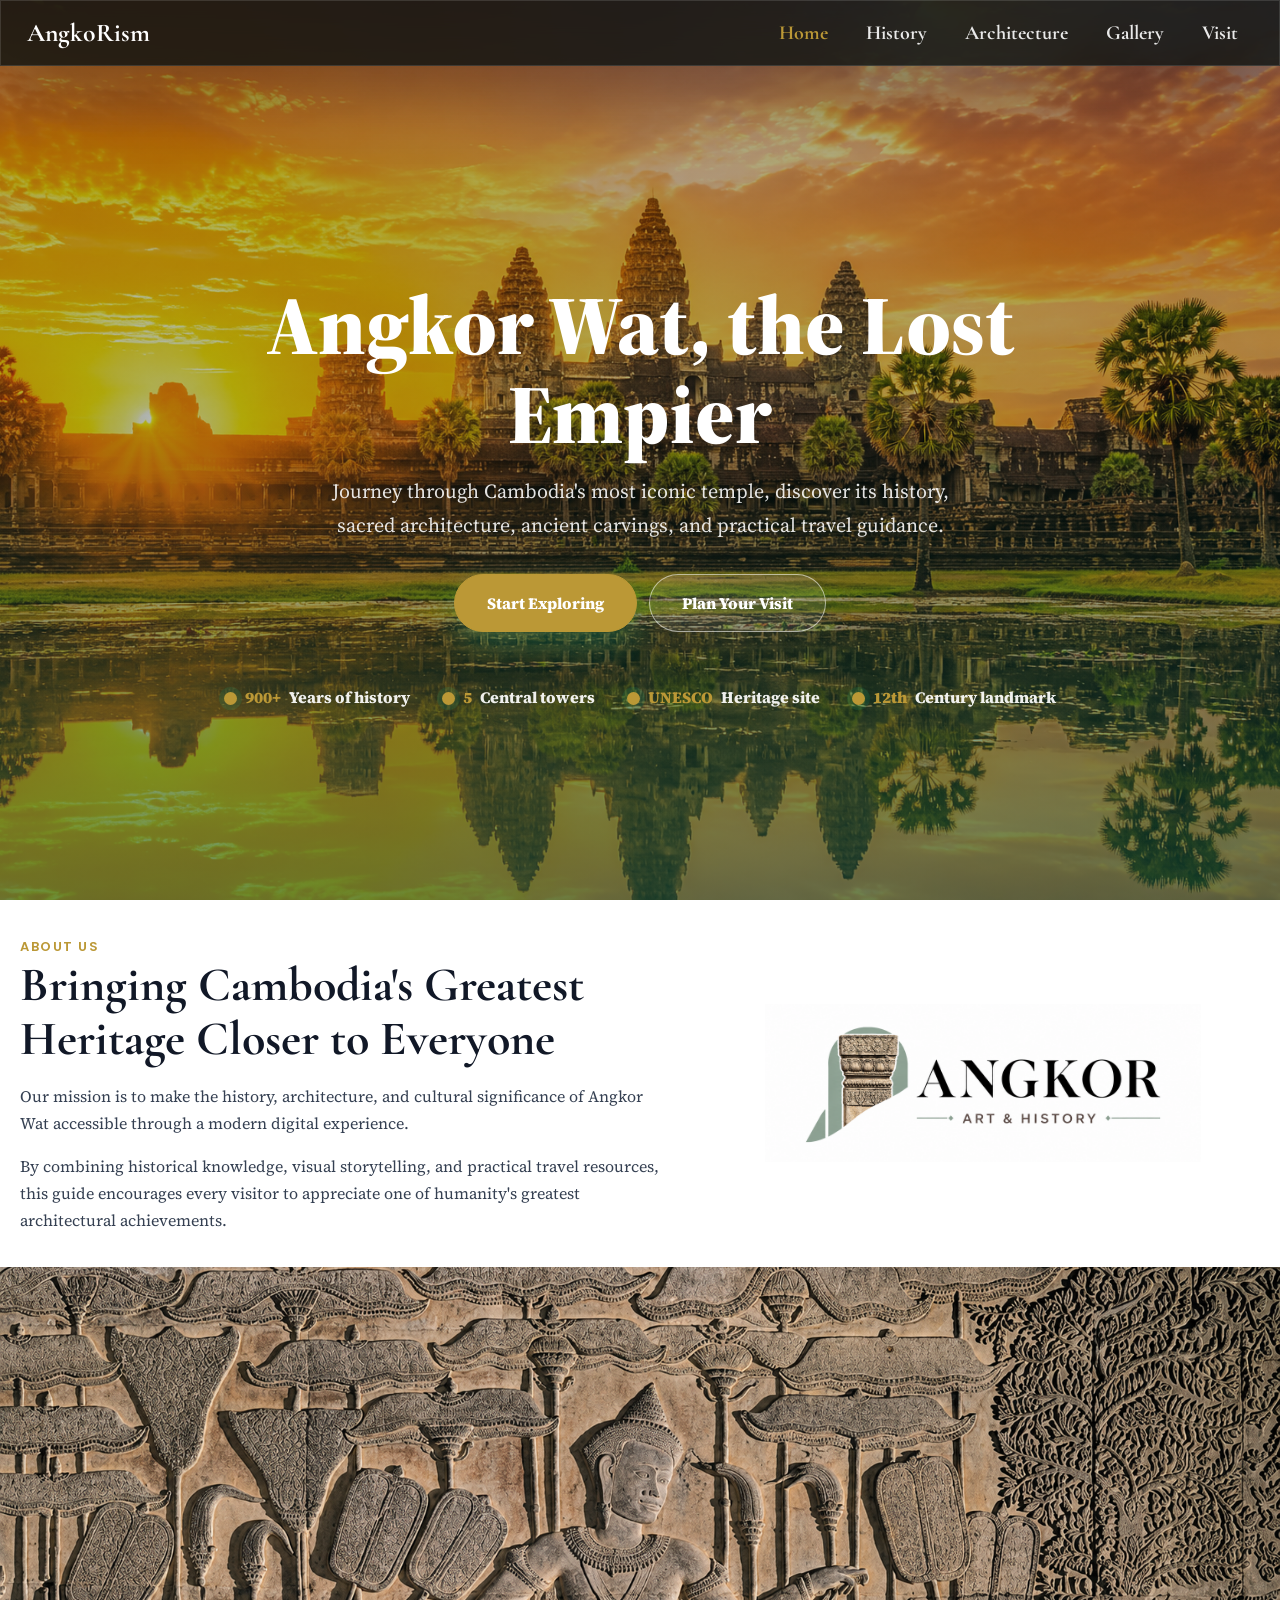
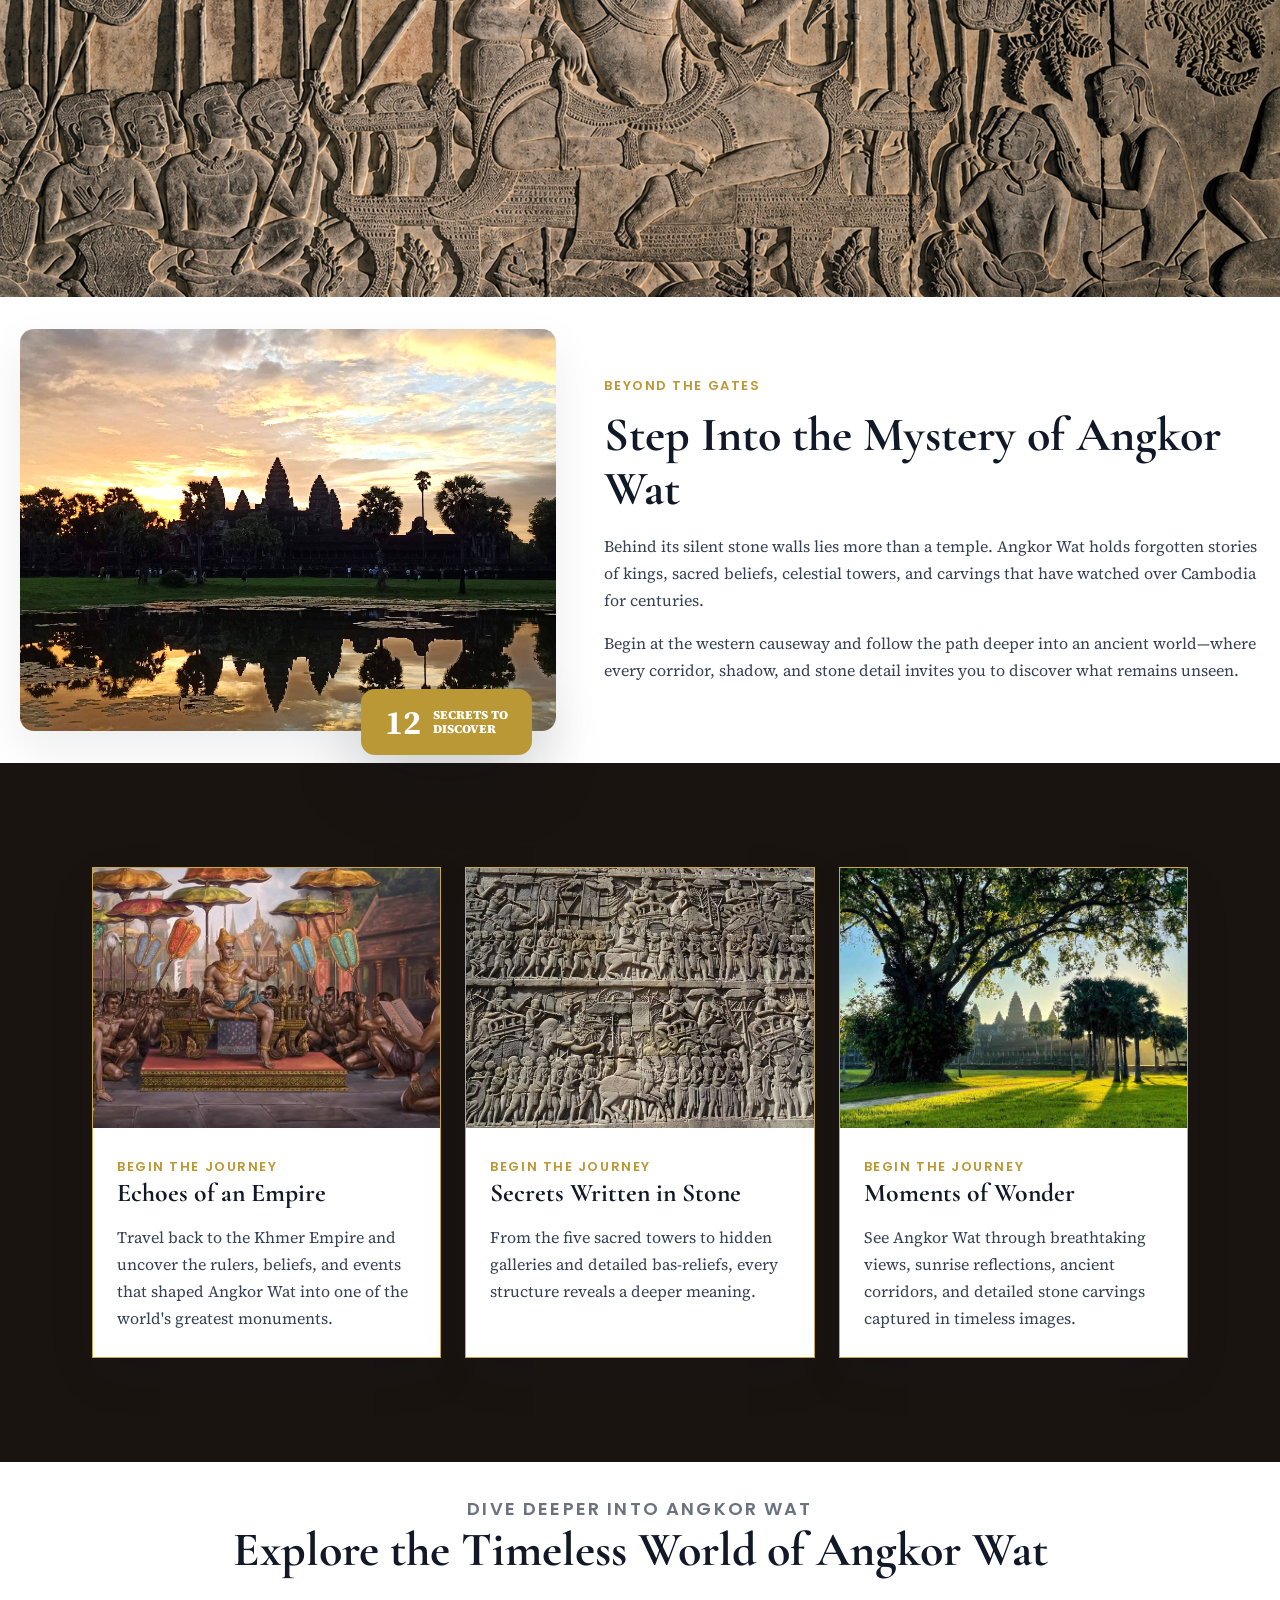
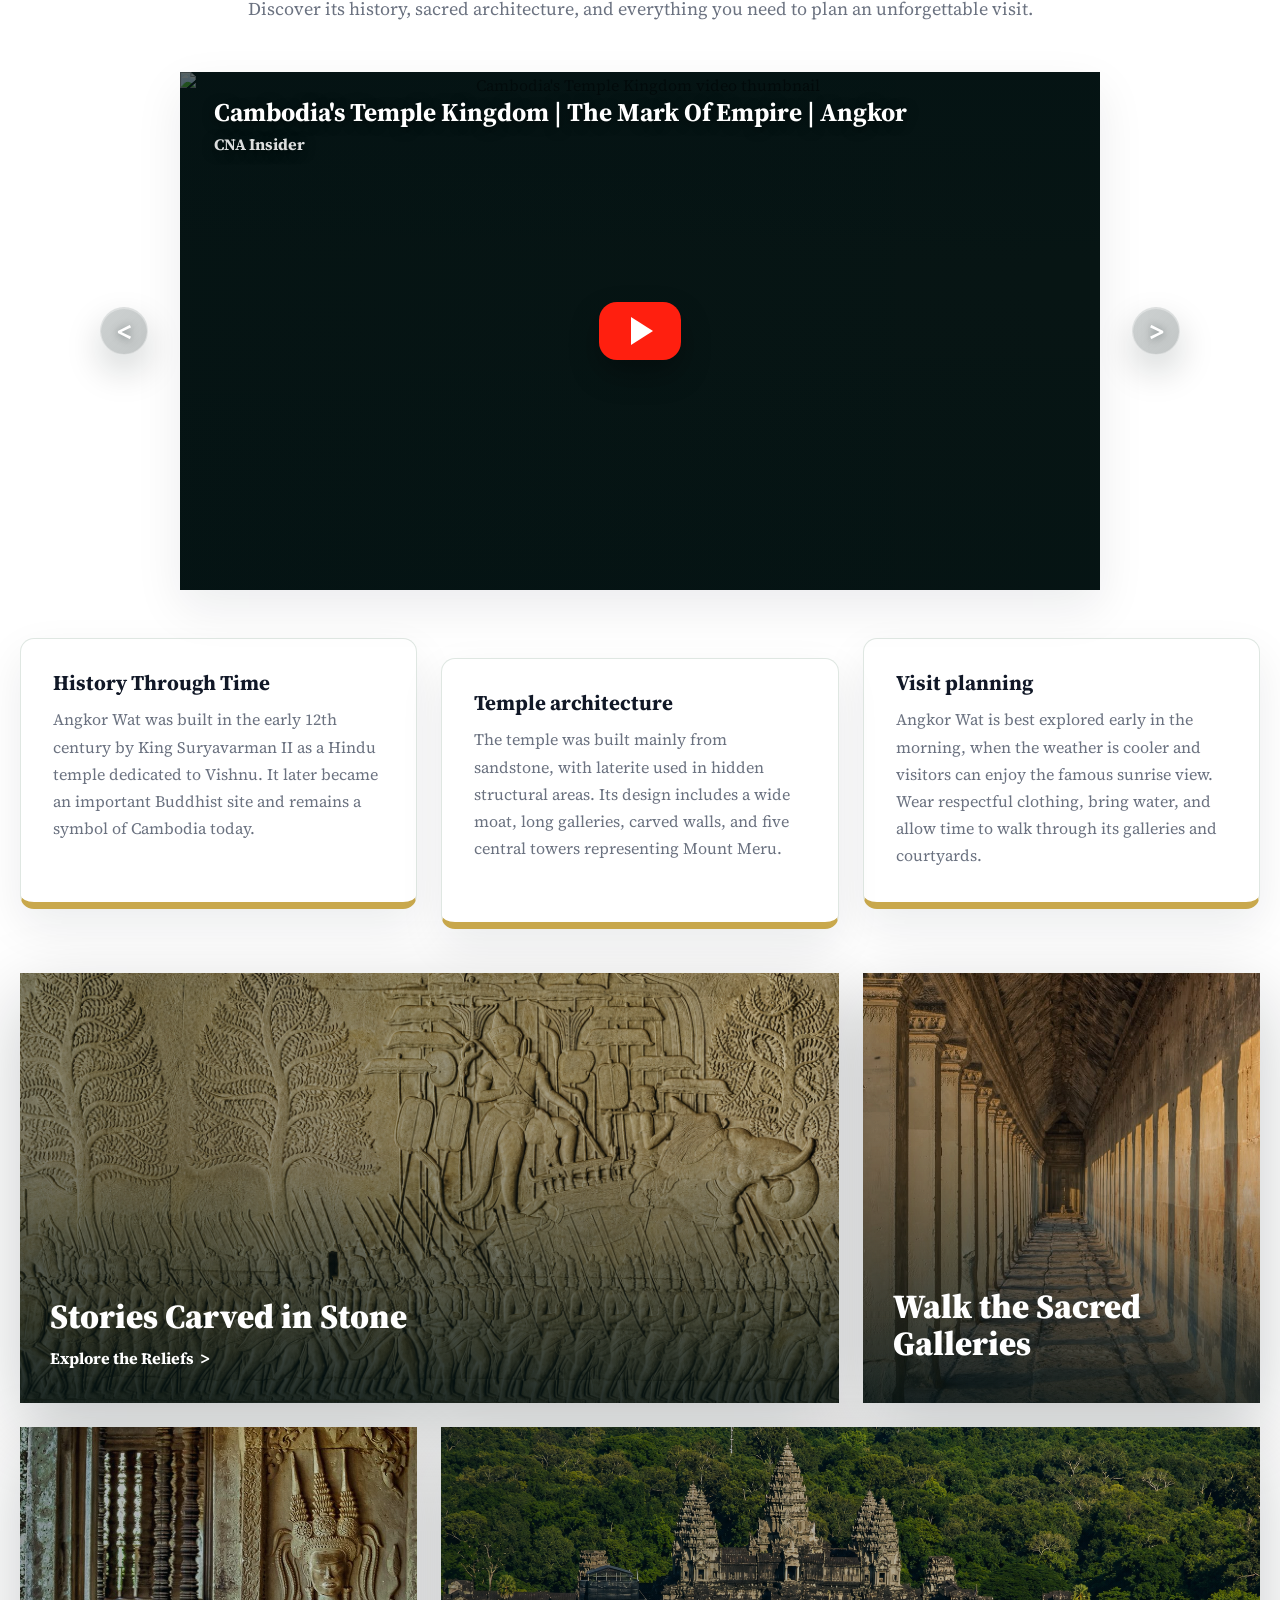
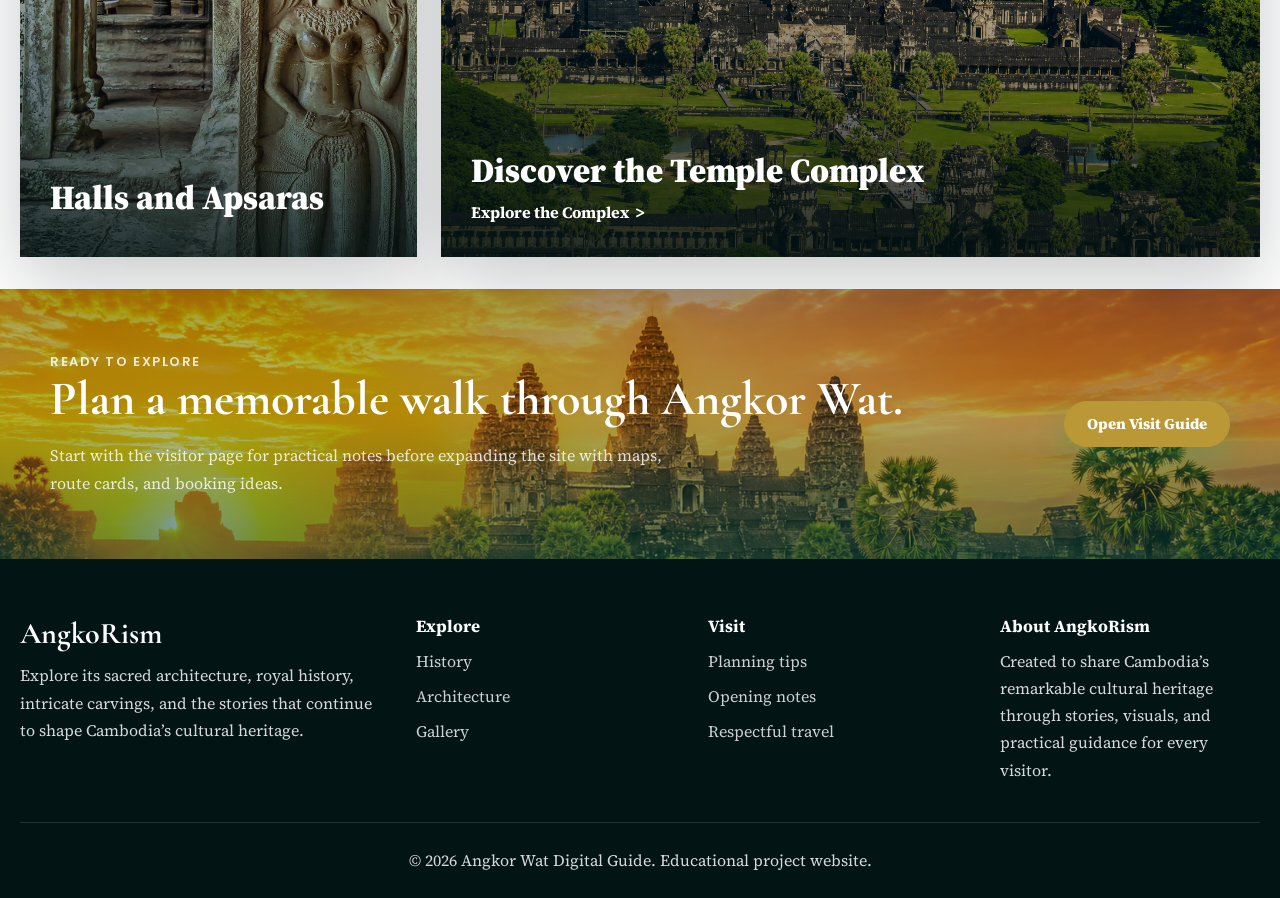
==== commit e90d5314: "add tt hz..." ====
--- a/index.html
+++ b/index.html
@@ -12,6 +12,11 @@
   <link rel="preconnect" href="https://fonts.googleapis.com">
   <link rel="preconnect" href="https://fonts.gstatic.com" crossorigin>
   <link href="https://fonts.googleapis.com/css2?family=Cormorant+Garamond:ital,wght@0,300..700;1,300..700&family=Source+Serif+4:ital,opsz,wght@0,8..60,200..900;1,8..60,200..900&display=swap" rel="stylesheet">
+
+  <link rel="preconnect" href="https://fonts.googleapis.com">
+  <link rel="preconnect" href="https://fonts.gstatic.com" crossorigin>
+  <link href="https://fonts.googleapis.com/css2?family=Cormorant+Garamond:ital,wght@0,300..700;1,300..700&family=Inter:ital,opsz,wght@0,14..32,100..900;1,14..32,100..900&family=Poppins:ital,wght@0,100;0,200;0,300;0,400;0,500;0,600;0,700;0,800;0,900;1,100;1,200;1,300;1,400;1,500;1,600;1,700;1,800;1,900&family=Raleway:ital,wght@0,100..900;1,100..900&family=Roboto:ital,wght@0,100..900;1,100..900&family=Source+Serif+4:ital,opsz,wght@0,8..60,200..900;1,8..60,200..900&display=swap" rel="stylesheet">
+ 
   <link rel="icon" type="image/png" href="images/favicon.png">
 </head>
 <body>
--- a/css/global.css
+++ b/css/global.css
@@ -18,6 +18,8 @@
 
   --font-heading: 'Cormorant Garamond', serif;
   --font-body: 'Source Serif 4', serif;
+  --font-eyebrow: "Poppins", sans-serif;
+
 
   --container: 1400px;
   --container-wide: 1280px;
--- a/css/components.css
+++ b/css/components.css
@@ -55,8 +55,9 @@
 .eyebrow {
   margin-bottom: var(--space-3);
   color: var(--color-primary);
+  font-family: var(--font-eyebrow);
   font-size: 13px;
-  font-weight: 900;
+  font-weight: 600;
   letter-spacing: 0.12em;
   text-transform: uppercase;
 }
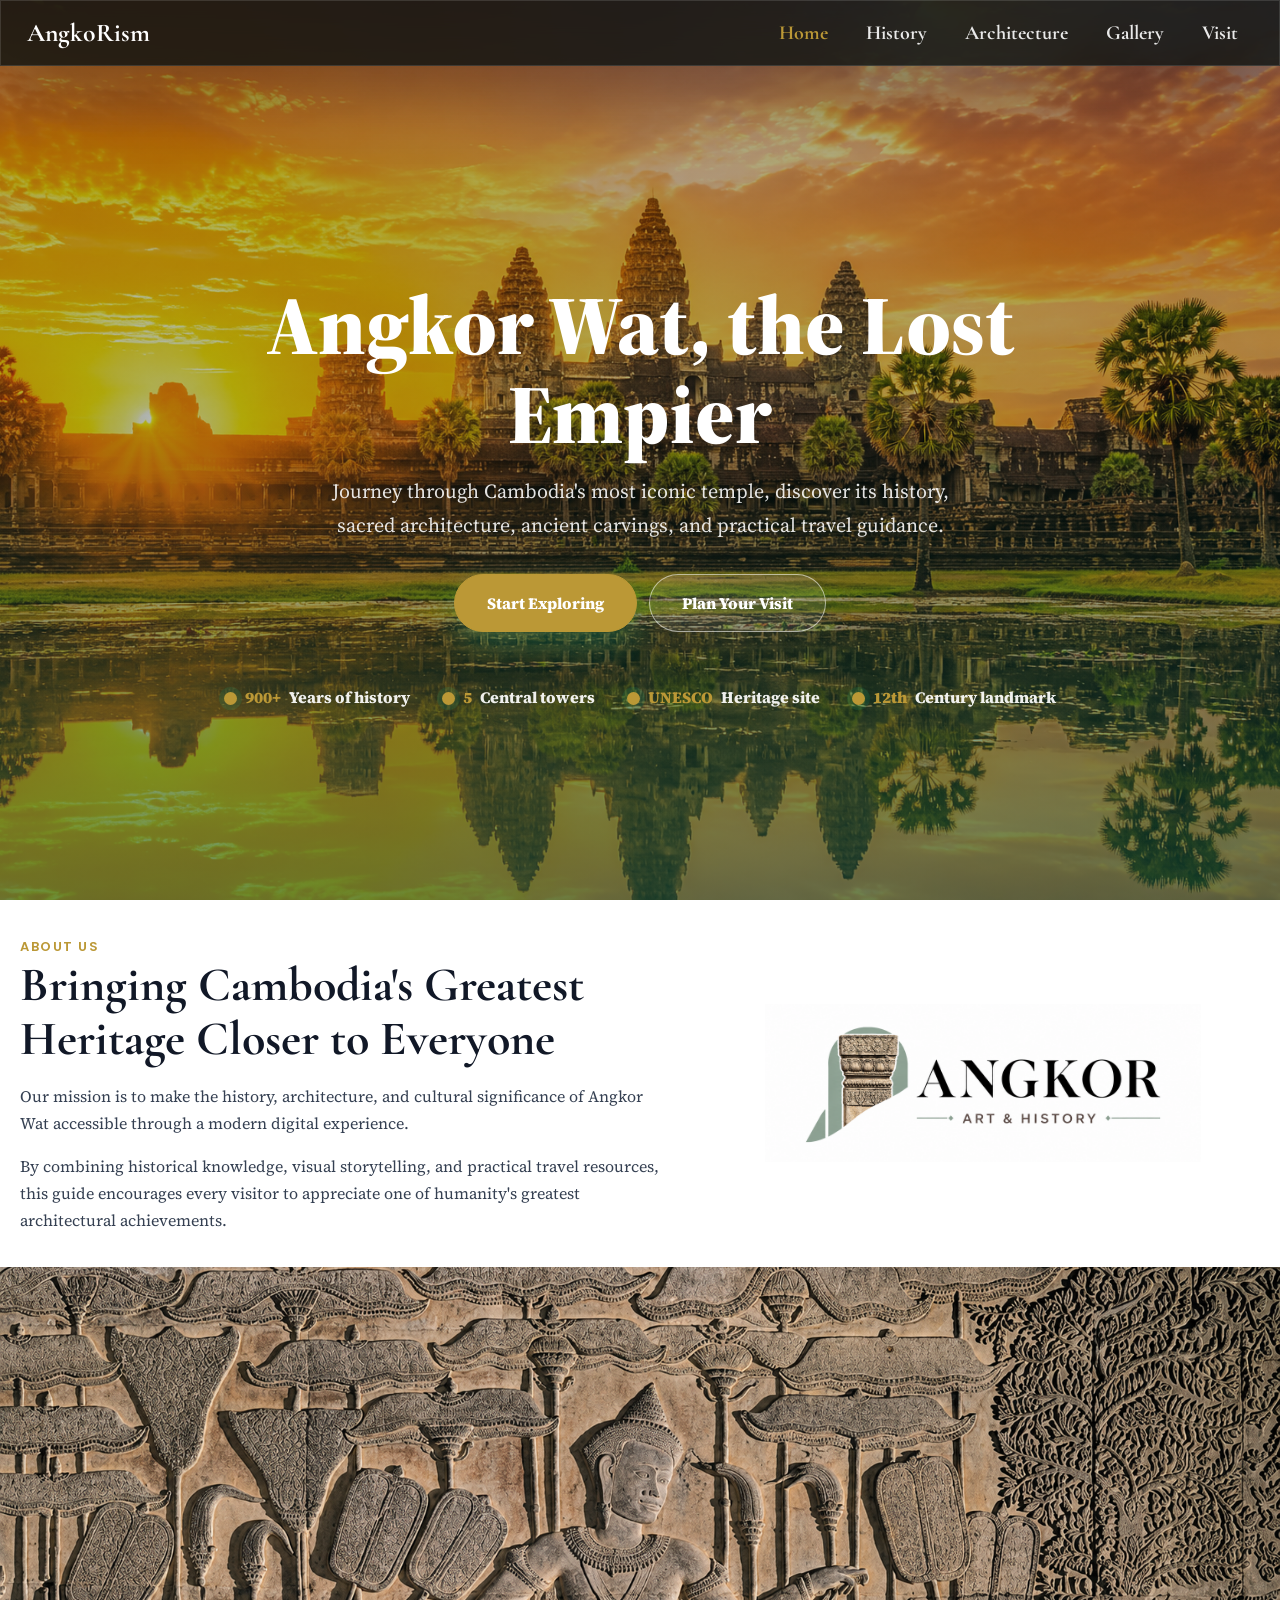
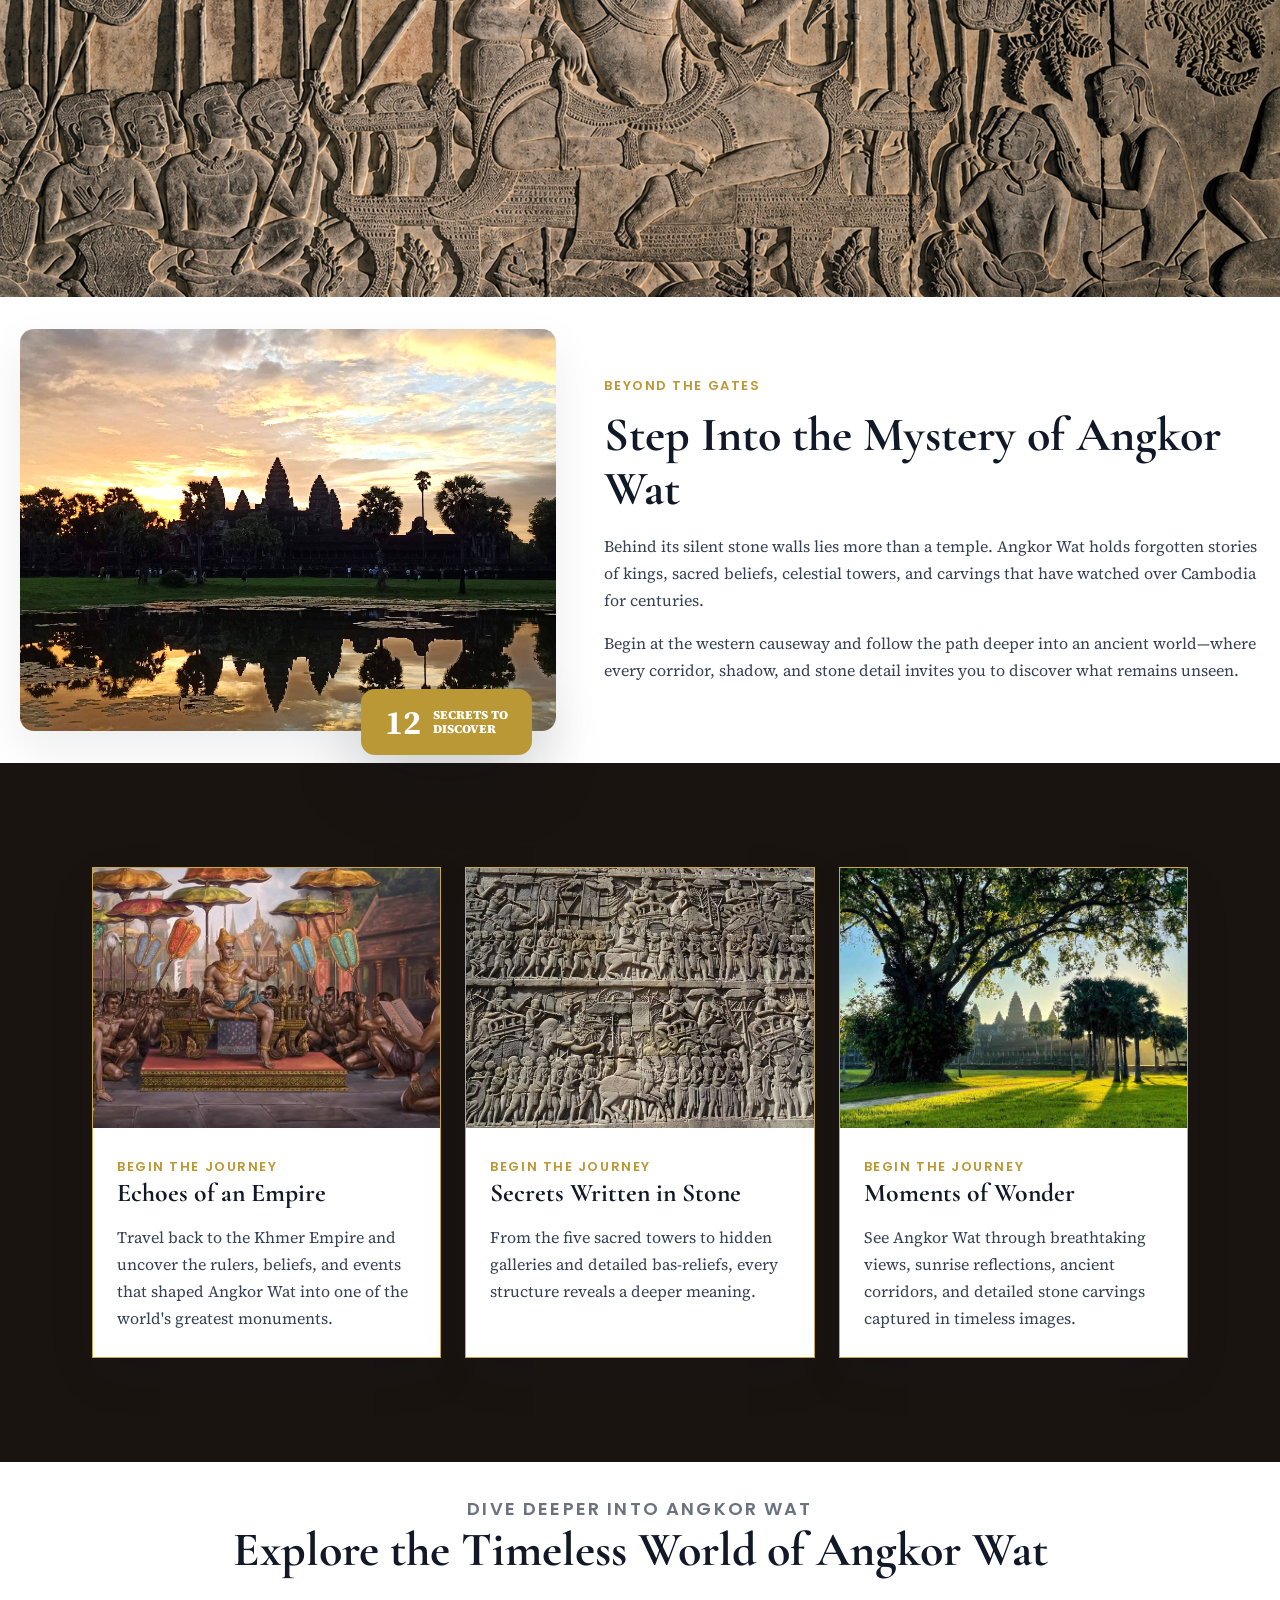
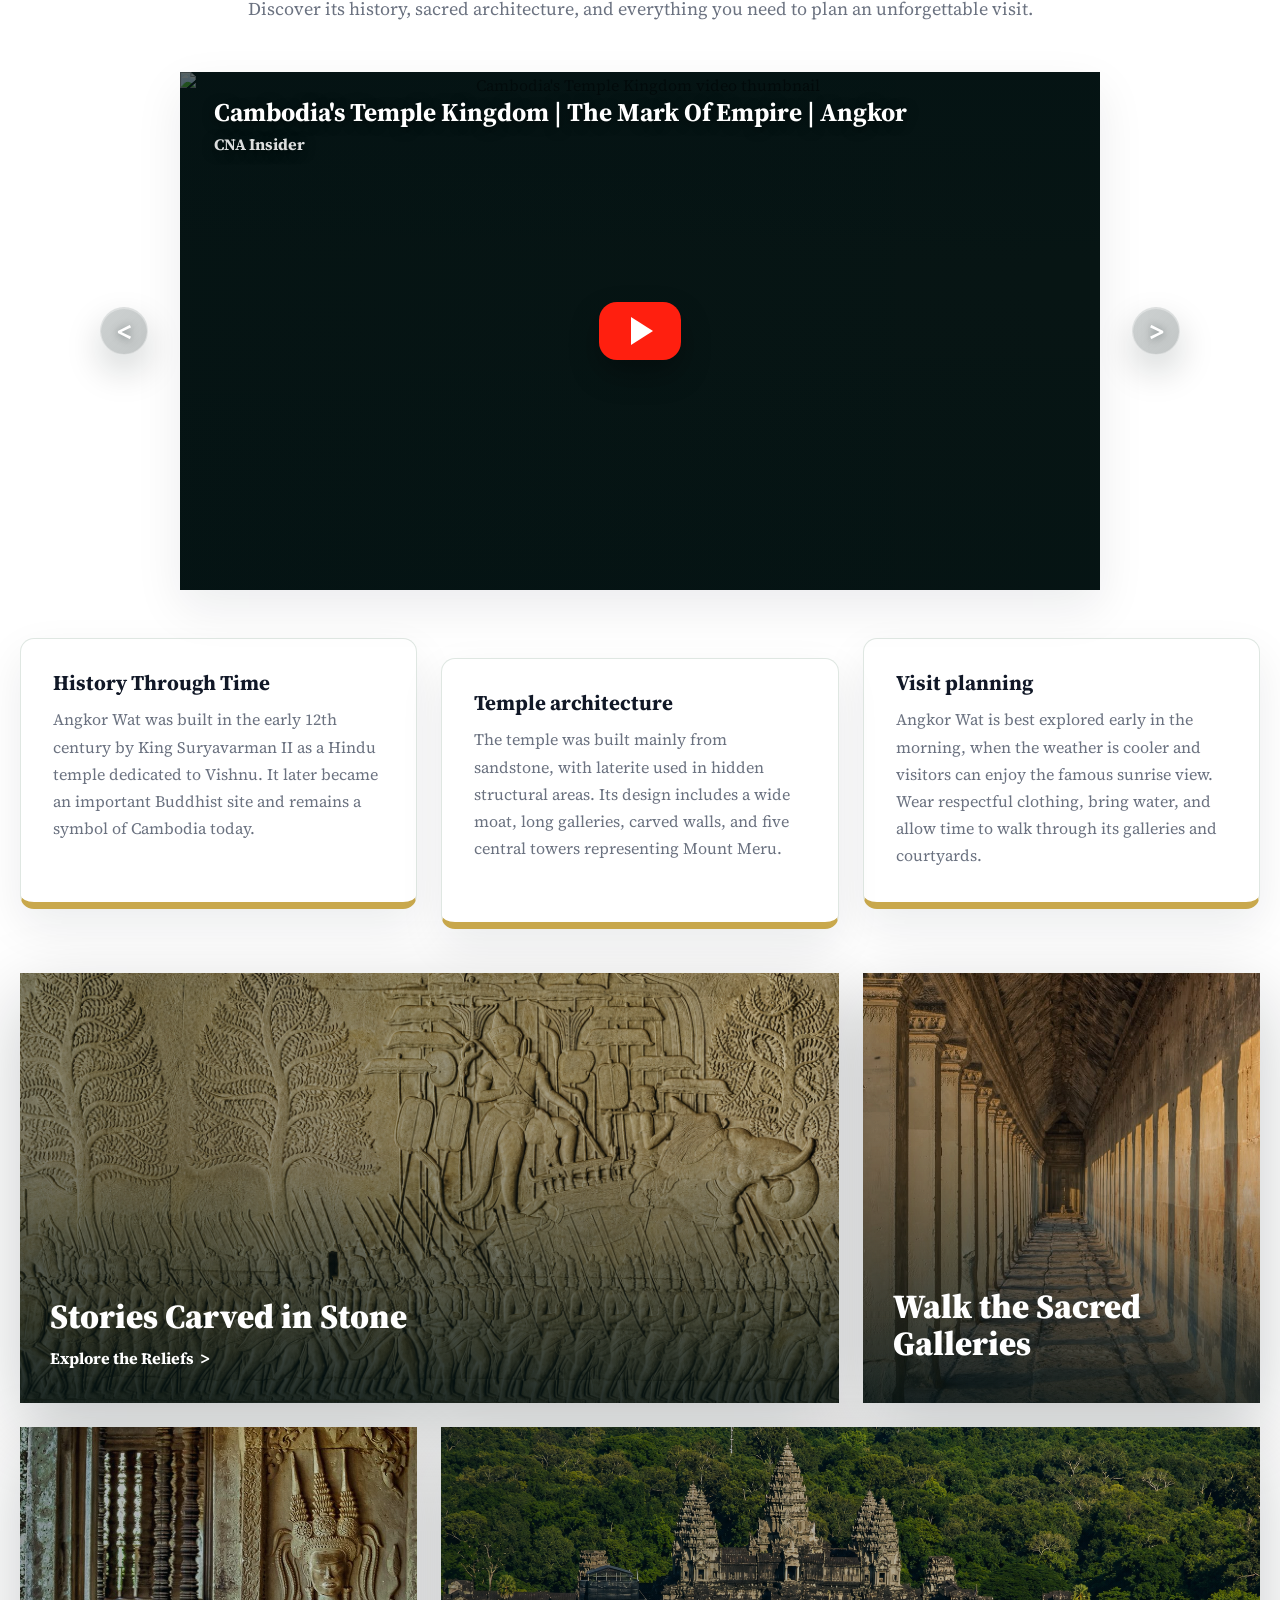
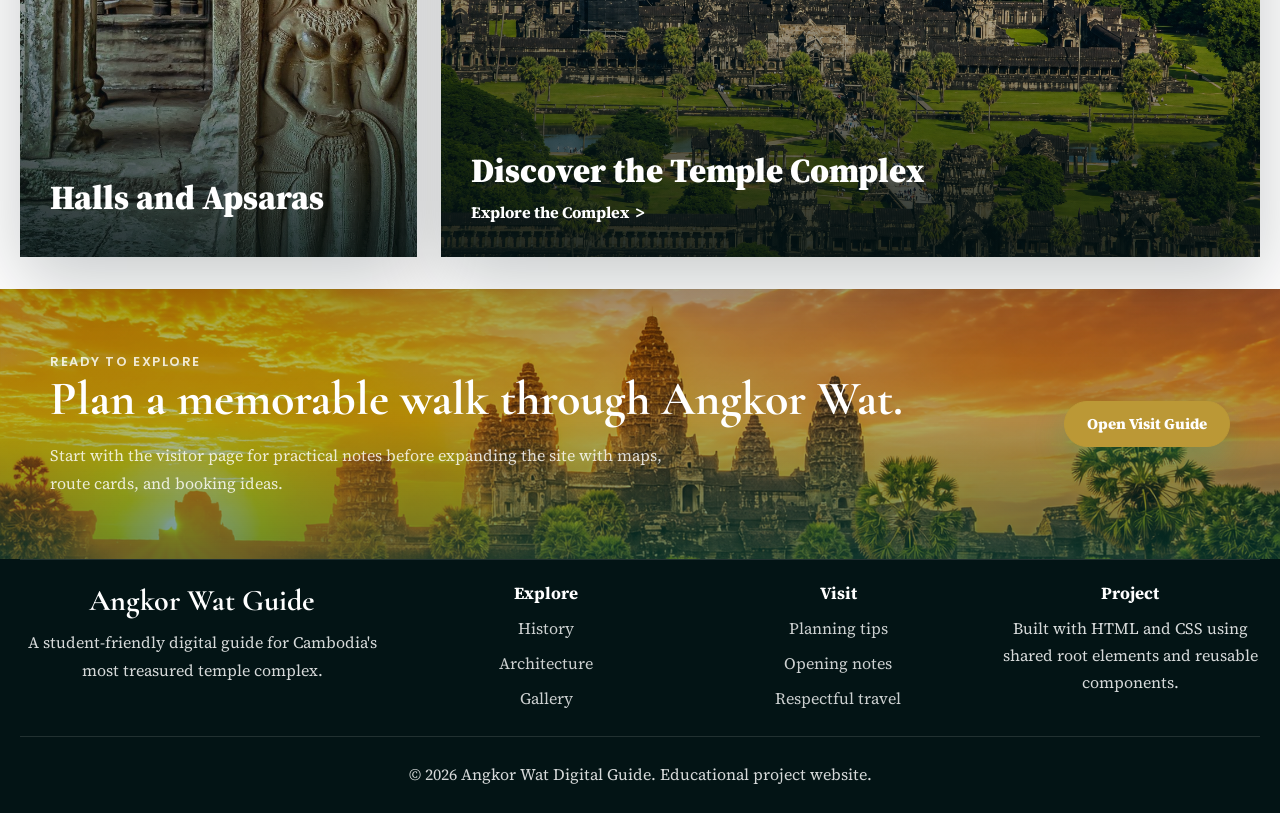
==== commit 2ceda864: "Unify responsive footer layout" ====
--- a/index.html
+++ b/index.html
@@ -8,23 +8,28 @@
   <link rel="stylesheet" href="css/layout.css">
   <link rel="stylesheet" href="css/components.css">
   <link rel="stylesheet" href="css/pages/home.css">
+  <script src="js/navigation.js" defer></script>
   <script src="js/home.js" defer></script>
   <link rel="preconnect" href="https://fonts.googleapis.com">
   <link rel="preconnect" href="https://fonts.gstatic.com" crossorigin>
-  <link href="https://fonts.googleapis.com/css2?family=Cormorant+Garamond:ital,wght@0,300..700;1,300..700&family=Source+Serif+4:ital,opsz,wght@0,8..60,200..900;1,8..60,200..900&display=swap" rel="stylesheet">
-
-  <link rel="preconnect" href="https://fonts.googleapis.com">
-  <link rel="preconnect" href="https://fonts.gstatic.com" crossorigin>
-  <link href="https://fonts.googleapis.com/css2?family=Cormorant+Garamond:ital,wght@0,300..700;1,300..700&family=Inter:ital,opsz,wght@0,14..32,100..900;1,14..32,100..900&family=Poppins:ital,wght@0,100;0,200;0,300;0,400;0,500;0,600;0,700;0,800;0,900;1,100;1,200;1,300;1,400;1,500;1,600;1,700;1,800;1,900&family=Raleway:ital,wght@0,100..900;1,100..900&family=Roboto:ital,wght@0,100..900;1,100..900&family=Source+Serif+4:ital,opsz,wght@0,8..60,200..900;1,8..60,200..900&display=swap" rel="stylesheet">
+  <link href="https://fonts.googleapis.com/css2?family=Cormorant+Garamond:wght@300;400;500;600;700;800&family=Poppins:wght@600;700;800;900&family=Source+Serif+4:wght@400;600;700;800;900&display=swap" rel="stylesheet">
  
   <link rel="icon" type="image/png" href="images/favicon.png">
 </head>
 <body>
+  <!--This section is for header bar that always appears-->
+
   <header class="site-header">
     <div class="site-header__inner">
       <a class="site-logo" href="index.html" aria-label="Angkor Wat Digital Guide home">AngkoRism</a>
 
-      <nav class="site-nav" aria-label="Main navigation">
+      <button class="nav-toggle" type="button" aria-label="Menu" aria-controls="primary-navigation" aria-expanded="false">
+        <span aria-hidden="true"></span>
+        <span aria-hidden="true"></span>
+        <span aria-hidden="true"></span>
+      </button>
+
+      <nav class="site-nav" id="primary-navigation" aria-label="Main navigation">
         <a href="index.html" aria-current="page">Home</a>
         <a href="pages/history.html">History</a>
         <a href="pages/architecture.html">Architecture</a>
@@ -35,6 +40,8 @@
   </header>
 
   <main>
+    <!--This section is mainly for home landing-->
+
     <section class="home-hero">
       <div class="hero-text">
         <h1>Angkor Wat, the Lost Empier</h1>
@@ -56,6 +63,8 @@
       </div>
     </section>
 
+    <!--This section focuses on about us-->
+
     <section class="section-space">
       <div class="page-shell intro-info">
         <div class="intro-copy intro-about">
@@ -81,7 +90,11 @@
       </div>
     </section>
 
+    <!--This section is for decoraction the page with king soriya-->
+
     <section class="intro-big"></section>
+
+    <!--This section is the big intro for this web page-->
 
     <section class="section-space">
       <div class="page-shell intro-layout">
@@ -107,6 +120,8 @@
       </div>
       </div>
     </section>
+
+    <!--This section is for the card that show brief info of the Angkor Wat-->
     
     <section class="background-section">
       <div class="section-space page-shell">
@@ -148,12 +163,17 @@
       </div>
     </section>
 
+    <!--This section maily focus of showing the video for explaining-->
+
     <section class="section-space page-shell">
       <div class="section-heading">
         <p class="eyebrow">DIVE DEEPER INTO ANGKOR WAT</p>
         <h2>Explore the Timeless World of Angkor Wat</h2>
         <p>Discover its history, sacred architecture, and everything you need to plan an unforgettable visit.</p>
       </div>
+
+      <!--The videos' inframe-->
+
       <div class="video-showcase" aria-label="Angkor Wat video carousel">
         <button class="video-arrow video-arrow--prev" type="button" aria-label="Previous video">&lt;</button>
         <div class="video-carousel">
@@ -230,6 +250,8 @@
         <button class="video-arrow video-arrow--next" type="button" aria-label="Next video">&gt;</button>
       </div>
 
+      <!--These are the cards showing breif info for each child page-->
+
       <div class="card-grid">
         <article class="info-card">
           <h3>History Through Time</h3>
@@ -254,6 +276,8 @@
         </article>
       </div>
     </section>
+
+    <!--This section if for showing images for grapping attention-->
 
     <section id="temple-showcase" class="section-space page-shell">
       <div class="image-showcase">
@@ -265,7 +289,7 @@
           </div>
         </article>
         <article class="showcase-card">
-          <img src="images/ Angkor Wat, Siem Reap_ Cambodia.png" alt="Bright dawn view of real Angkor Wat with palm trees and reflection">
+          <img src="images/the hall of god.png" alt="Bright dawn view of real Angkor Wat with palm trees and reflection">
           <div class="card-body">
             <h3>Walk the Sacred Galleries</h3>
           </div>
@@ -285,6 +309,8 @@
         </article>
       </div>
     </section>
+
+    <!--This section is for the bar that bring user to visit page-->
 
     <section class="section-space visit-band">
       <div class="visit-band__inner">
@@ -298,12 +324,13 @@
     </section>
   </main>
 
+  <!--Here is the footer that always appears-->
+
   <footer class="site-footer">
-    <div class="site-footer__inner">
+    <div class="site-footer__inner site-footer__inner--centered site-footer__bottom">
       <div>
-        <h2>AngkoRism</h2>
-        <p>Explore its sacred architecture, royal history, intricate carvings, and the stories that continue to shape Cambodia’s cultural heritage.
-        </p>
+        <h2>Angkor Wat Guide</h2>
+        <p>A student-friendly digital guide for Cambodia's most treasured temple complex.</p>
       </div>
       <div>
         <h3>Explore</h3>
@@ -322,10 +349,8 @@
         </ul>
       </div>
       <div>
-        <h3>About AngkoRism</h3>
-        <p>Created to share Cambodia’s remarkable cultural heritage through stories, 
-          visuals, and practical guidance for every visitor.
-        </p>
+        <h3>Project</h3>
+        <p>Built with HTML and CSS using shared root elements and reusable components.</p>
       </div>
     </div>
     <div class="site-footer__bottom">
--- a/css/layout.css
+++ b/css/layout.css
@@ -46,6 +46,41 @@
   gap: var(--space-2);
 }
 
+.nav-toggle {
+  display: none;
+  width: 44px;
+  height: 44px;
+  align-items: center;
+  justify-content: center;
+  flex-direction: column;
+  gap: 5px;
+  color: #ffffff;
+  background: rgba(255, 255, 255, 0.08);
+  border: 1px solid rgba(255, 255, 255, 0.24);
+  border-radius: var(--radius-sm);
+  cursor: pointer;
+}
+
+.nav-toggle span {
+  width: 22px;
+  height: 2px;
+  background-color: currentColor;
+  border-radius: var(--radius-pill);
+  transition: transform var(--transition), opacity var(--transition);
+}
+
+.nav-toggle[aria-expanded="true"] span:nth-child(1) {
+  transform: translateY(7px) rotate(45deg);
+}
+
+.nav-toggle[aria-expanded="true"] span:nth-child(2) {
+  opacity: 0;
+}
+
+.nav-toggle[aria-expanded="true"] span:nth-child(3) {
+  transform: translateY(-7px) rotate(-45deg);
+}
+
 .site-nav a {
   padding: 7px 15px;
   font-family: var(--font-heading);
@@ -128,35 +163,53 @@
   text-align: center;
 }
 
+.site-footer__inner--centered,
+.site-footer__inner.site-footer__bottom {
+  text-align: center;
+}
+
 @media (max-width: 900px) {
   .site-header {
-    position: static;
+    position: fixed;
     padding: var(--space-3);
     background-color: var(--color-footer);
   }
 
   .site-header__inner {
-    display: block;
+    display: grid;
+    grid-template-columns: 1fr auto;
+    align-items: center;
+    gap: 0 var(--space-3);
     padding: var(--space-4);
     border-radius: var(--radius-lg);
   }
 
-  img.site-logo__name {
-    width: min(260px, 70vw);
-    height: 66px;
-    padding: 0;
+  .nav-toggle {
+    display: inline-flex;
   }
 
   .site-nav {
+    display: none;
+    grid-column: 1 / -1;
     width: 100%;
-    justify-content: flex-start;
-    flex-wrap: wrap;
+    flex-direction: column;
+    align-items: stretch;
+    gap: 6px;
     margin-top: var(--space-4);
   }
 
+  .site-nav.is-open {
+    display: flex;
+  }
+
   .site-nav a {
-    padding: 9px 11px;
-    font-size: 14px;
+    flex: initial;
+    min-width: 0;
+    padding: 12px 14px;
+    background-color: rgba(255, 255, 255, 0.08);
+    border-radius: var(--radius-sm);
+    font-size: 18px;
+    text-align: center;
   }
 
   .site-footer__inner {
@@ -171,22 +224,6 @@
 
   .site-header__inner {
     border-radius: 0;
-  }
-
-  .site-logo__name {
-    font-size: 36px;
-  }
-
-  img.site-logo__name {
-    width: min(220px, 76vw);
-    height: 58px;
-    padding: 0;
-  }
-
-  .site-nav a {
-    flex: 1 0 108px;
-    min-width: 0;
-    text-align: center;
   }
 
   .page-shell,
--- a/css/components.css
+++ b/css/components.css
@@ -31,22 +31,14 @@
   outline-offset: 3px;
 }
 
-.button[aria-current="page"] {
-  color: #ffffff;
-  background-color: var(--color-primary-dark);
-  border-color: var(--color-primary-dark);
-}
-
-.button--ghost,
-.second-button {
+.button--ghost {
   color: #ffffff;
   background-color: rgba(255, 255, 255, 0.08);
   border-color: rgba(255, 255, 255, 0.55);
   box-shadow: none;
 }
 
-.button--ghost:hover,
-.second-button:hover {
+.button--ghost:hover {
   color: #ffffff;
   background-color: rgba(255, 255, 255, 0.16);
   border-color: #ffffff;
@@ -79,7 +71,6 @@
   font-size: 18px;
 }
 
-.hero-panel,
 .page-hero {
   position: relative;
   isolation: isolate;
@@ -104,7 +95,7 @@
 }
 
 .page-hero p {
-  max-width: 780px;
+  max-width: 850px;
   margin-left: auto;
   margin-right: auto;
   font-size: 18px;
@@ -207,7 +198,7 @@
   width: 100%;
   min-height: 54px;
   padding: 0 var(--space-4);
-  color: #ffffff;
+  color: #787878;
   background-color: rgba(255, 255, 255, 0.05);
   border: 1px solid rgba(255, 255, 255, 0.22);
   border-radius: 10px;
@@ -227,17 +218,12 @@
 
 .background-section {
   background-color: var(--color-bacground-add);
-  padding: var(--space-8)
+  padding: var(--space-8);
 }
 
 @media (max-width: 900px) {
-  .card-grid,
-  .stats-band {
+  .card-grid {
     grid-template-columns: repeat(2, 1fr);
-  }
-
-  .stat-item + .stat-item {
-    border-left: 0;
   }
 
   .form-panel {
@@ -257,7 +243,6 @@
   }
 
   .card-grid,
-  .stats-band,
   .form-panel {
     grid-template-columns: 1fr;
   }
@@ -266,4 +251,5 @@
     width: min(calc(100% - 28px), 980px);
     margin-top: -34px;
   }
-}
+  
+}
--- a/css/pages/home.css
+++ b/css/pages/home.css
@@ -1,3 +1,5 @@
+/*These properties are for hero section or landing*/
+
 .home-hero {
   min-height: 100vh;
   display: grid;
@@ -52,35 +54,6 @@
   font-size: 16px;
 }
 
-.intro-info {
-  display: flex;
-  flex-wrap: wrap;
-  align-items: center;
-  justify-content: space-between;
-  gap: var(--space-6);
-}
-
-.intro-logo {
-  flex: 1 1 420px;
-  display: flex;
-  justify-content: center;
-  min-width: 280px;
-}
-
-.image-about {
-  width: clamp(320px, 34vw, 460px);
-  height: auto;
-}
-
-.intro-about {
-  flex: 1 1 520px;
-  width: min(100%, 600px);
-}
-
-#intro-explore {
-  margin: 30px auto 0;
-}
-
 .home-stats {
   display: grid;
   grid-template-columns: repeat(4, auto);
@@ -114,15 +87,54 @@
   font-weight: 900;
 }
 
+/*These properties are for about us section*/
+
+.intro-info {
+  display: flex;
+  flex-wrap: wrap;
+  align-items: center;
+  justify-content: space-between;
+  gap: var(--space-6);
+}
+
+.intro-logo {
+  flex: 1 1 420px;
+  display: flex;
+  justify-content: center;
+  min-width: 280px;
+}
+
+.image-about {
+  width: clamp(320px, 34vw, 460px);
+  height: auto;
+}
+
+.intro-about {
+  flex: 1 1 520px;
+  width: min(100%, 600px);
+}
+
+/*This property is for King soriya background image */
+
+.intro-big {
+  height: 70vh;
+  background-image: url("../../images/the king soraya.png");
+  background-size: cover;
+  background-position: center 35%;
+  background-repeat: no-repeat;
+}
+
+/*These properties are for big intro for the web page*/
+
+.intro-media {
+  position: relative;
+}
+
 .intro-layout {
   display: grid;
   grid-template-columns: 0.9fr 1.1fr;
   align-items: center;
   gap: var(--space-7);
-}
-
-.intro-media {
-  position: relative;
 }
 
 .intro-media img {
@@ -134,13 +146,33 @@
   filter: brightness(1.12) saturate(1.16) contrast(1.02);
 }
 
-.intro-big {
-  height: 70vh;
-  background-image: url("../../images/the king soraya.png");
-  background-size: cover;
-  background-position: center 35%;
-  background-repeat: no-repeat;
-}
+.experience-box {
+  position: absolute;
+  right: var(--space-5);
+  bottom: calc(var(--space-5) * -1);
+  display: flex;
+  align-items: center;
+  gap: var(--space-3);
+  padding: var(--space-4) var(--space-5);
+  border-radius: var(--radius-md);
+  color: #ffffff;
+  background-color: var(--color-primary);
+  box-shadow: var(--shadow-strong);
+}
+
+.experience-box strong {
+  font-size: 34px;
+  line-height: 1;
+}
+
+.experience-box span {
+  font-size: 12px;
+  font-weight: 900;
+  line-height: 1.2;
+  text-transform: uppercase;
+}
+
+/*These properties are for video explanation (inframe)*/
 
 .video-showcase {
   display: flex;
@@ -312,39 +344,103 @@
   outline-offset: 4px;
 }
 
+/*These properties are for cards showing brief info*/
+
 .info-card--middle {
   transform: translateY(20px);
 }
 
-.experience-box {
-  position: absolute;
-  right: var(--space-5);
-  bottom: calc(var(--space-5) * -1);
-  display: flex;
-  align-items: center;
-  gap: var(--space-3);
-  padding: var(--space-4) var(--space-5);
-  border-radius: var(--radius-md);
-  color: #ffffff;
-  background-color: var(--color-primary);
+/*These properties are for showing images for grapping attention*/
+
+.image-showcase {
+  display: grid;
+  grid-template-columns: repeat(6, minmax(0, 1fr));
+  gap: 24px;
+}
+
+.showcase-card {
+  position: relative;
+  min-height: 300px;
+  overflow: hidden;
   box-shadow: var(--shadow-strong);
-}
-
-.experience-box strong {
-  font-size: 34px;
+  isolation: isolate;
+}
+
+.showcase-card:nth-child(1),
+.showcase-card:nth-child(2),
+.showcase-card:nth-child(3),
+.showcase-card:nth-child(4) {
+  min-height: 430px;
+}
+
+.showcase-card:nth-child(1),
+.showcase-card:nth-child(4) {
+  grid-column: span 4;
+}
+
+.showcase-card:nth-child(2),
+.showcase-card:nth-child(3) {
+  grid-column: span 2;
+}
+
+.showcase-card img {
+  position: absolute;
+  inset: 0;
+  width: 100%;
+  height: 100%;
+  object-fit: cover;
+  transition: transform 500ms ease;
+}
+
+.showcase-card:hover img {
+  transform: scale(1.04);
+}
+
+.showcase-card::after {
+  content: "";
+  position: absolute;
+  inset: 0;
+  z-index: 1;
+  background:
+    linear-gradient(180deg, rgba(3, 18, 19, 0.06) 0%, rgba(3, 18, 19, 0.14) 40%, rgba(3, 18, 19, 0.82) 100%),
+    linear-gradient(90deg, rgba(3, 18, 19, 0.3), rgba(3, 18, 19, 0));
+}
+
+.card-body {
+  position: absolute;
+  left: clamp(18px, 3vw, 30px);
+  right: clamp(18px, 3vw, 30px);
+  bottom: clamp(18px, 3vw, 30px);
+  z-index: 2;
+  color: white;
+}
+
+.card-body h3 {
+  max-width: 620px;
+  margin: 4px 0 10px;
+  color: #ffffff;
+  font-family: var(--font-body);
+  font-size: clamp(24px, 3vw, 34px);
+  font-weight: 900;
+  line-height: 1.1;
+}
+
+.card-body a {
+  display: inline-flex;
+  align-items: center;
+  gap: 6px;
+  color: white;
+  font-weight: 700;
+  text-decoration: none;
+}
+
+.card-body a::after {
+  content: ">";
+  font-size: 18px;
   line-height: 1;
 }
 
-.experience-box span {
-  font-size: 12px;
-  font-weight: 900;
-  line-height: 1.2;
-  text-transform: uppercase;
-}
-
-.intro-copy p:last-child {
-  margin-bottom: 0;
-}
+/*These properties are for visit band*/
 
 .visit-band {
   width: 100vw;
@@ -377,101 +473,13 @@
   color: rgba(255, 255, 255, 0.82);
 }
 
-#temple-showcase {
-  scroll-margin-top: 120px;
-}
-
-.page-shell__gallery {
-  padding: 20px 20px;
-}
-
-.image-showcase {
-  display: grid;
-  grid-template-columns: repeat(6, minmax(0, 1fr));
-  gap: 24px;
-}
-
-.showcase-card {
-  position: relative;
-  min-height: 300px;
-  overflow: hidden;
-  box-shadow: var(--shadow-strong);
-  isolation: isolate;
-}
-
-.showcase-card:nth-child(1),
-.showcase-card:nth-child(2),
-.showcase-card:nth-child(3),
-.showcase-card:nth-child(4) {
-  min-height: 430px;
-}
-
-.showcase-card:nth-child(1),
-.showcase-card:nth-child(4) {
-  grid-column: span 4;
-}
-
-.showcase-card:nth-child(2),
-.showcase-card:nth-child(3) {
-  grid-column: span 2;
-}
-
-.showcase-card img {
-  position: absolute;
-  inset: 0;
-  width: 100%;
-  height: 100%;
-  object-fit: cover;
-  transition: transform 500ms ease;
-}
-
-.showcase-card:hover img {
-  transform: scale(1.04);
-}
-
-.showcase-card::after {
-  content: "";
-  position: absolute;
-  inset: 0;
-  z-index: 1;
-  background:
-    linear-gradient(180deg, rgba(3, 18, 19, 0.06) 0%, rgba(3, 18, 19, 0.14) 40%, rgba(3, 18, 19, 0.82) 100%),
-    linear-gradient(90deg, rgba(3, 18, 19, 0.3), rgba(3, 18, 19, 0));
-}
-
-.card-body {
-  position: absolute;
-  left: clamp(18px, 3vw, 30px);
-  right: clamp(18px, 3vw, 30px);
-  bottom: clamp(18px, 3vw, 30px);
-  z-index: 2;
-  color: white;
-}
-
-.card-body h3 {
-  max-width: 620px;
-  margin: 4px 0 10px;
-  color: #ffffff;
-  font-family: var(--font-body);
-  font-size: clamp(24px, 3vw, 34px);
-  font-weight: 900;
-  line-height: 1.1;
-}
-
-.card-body a {
-  display: inline-flex;
-  align-items: center;
-  gap: 6px;
-  color: white;
-  font-weight: 700;
-  text-decoration: none;
-}
-
-.card-body a::after {
-  content: ">";
-  font-size: 18px;
-  line-height: 1;
-}
+/*This properties is used by both the about us section and big intro*/
+
+.intro-copy p:last-child {
+  margin-bottom: 0;
+}
+
+/*This is for responsiveness max width 900px*/
 
 @media (max-width: 900px) {
   .home-hero {
@@ -512,21 +520,12 @@
     min-height: 360px;
   }
 
-  .image-card--middle,
   .info-card--middle {
     transform: none;
   }
-
-  .unesco-banner {
-    grid-template-columns: 1fr;
-    text-align: center;
-  }
-
-  .unesco-banner__logo {
-    width: min(100%, 260px);
-    margin: 0 auto;
-  }
-}
+}
+
+/*This of responsive max width 600px*/
 
 @media (max-width: 600px) {
   .home-hero {
@@ -584,16 +583,4 @@
     border-radius: 15px;
   }
 
-  .unesco-banner {
-    width: 100%;
-    gap: var(--space-4);
-    margin-top: var(--space-6);
-    margin-left: 0;
-    padding: var(--space-5);
-    transform: none;
-  }
-
-  .unesco-banner__text p {
-    font-size: 16px;
-  }
-}
+}
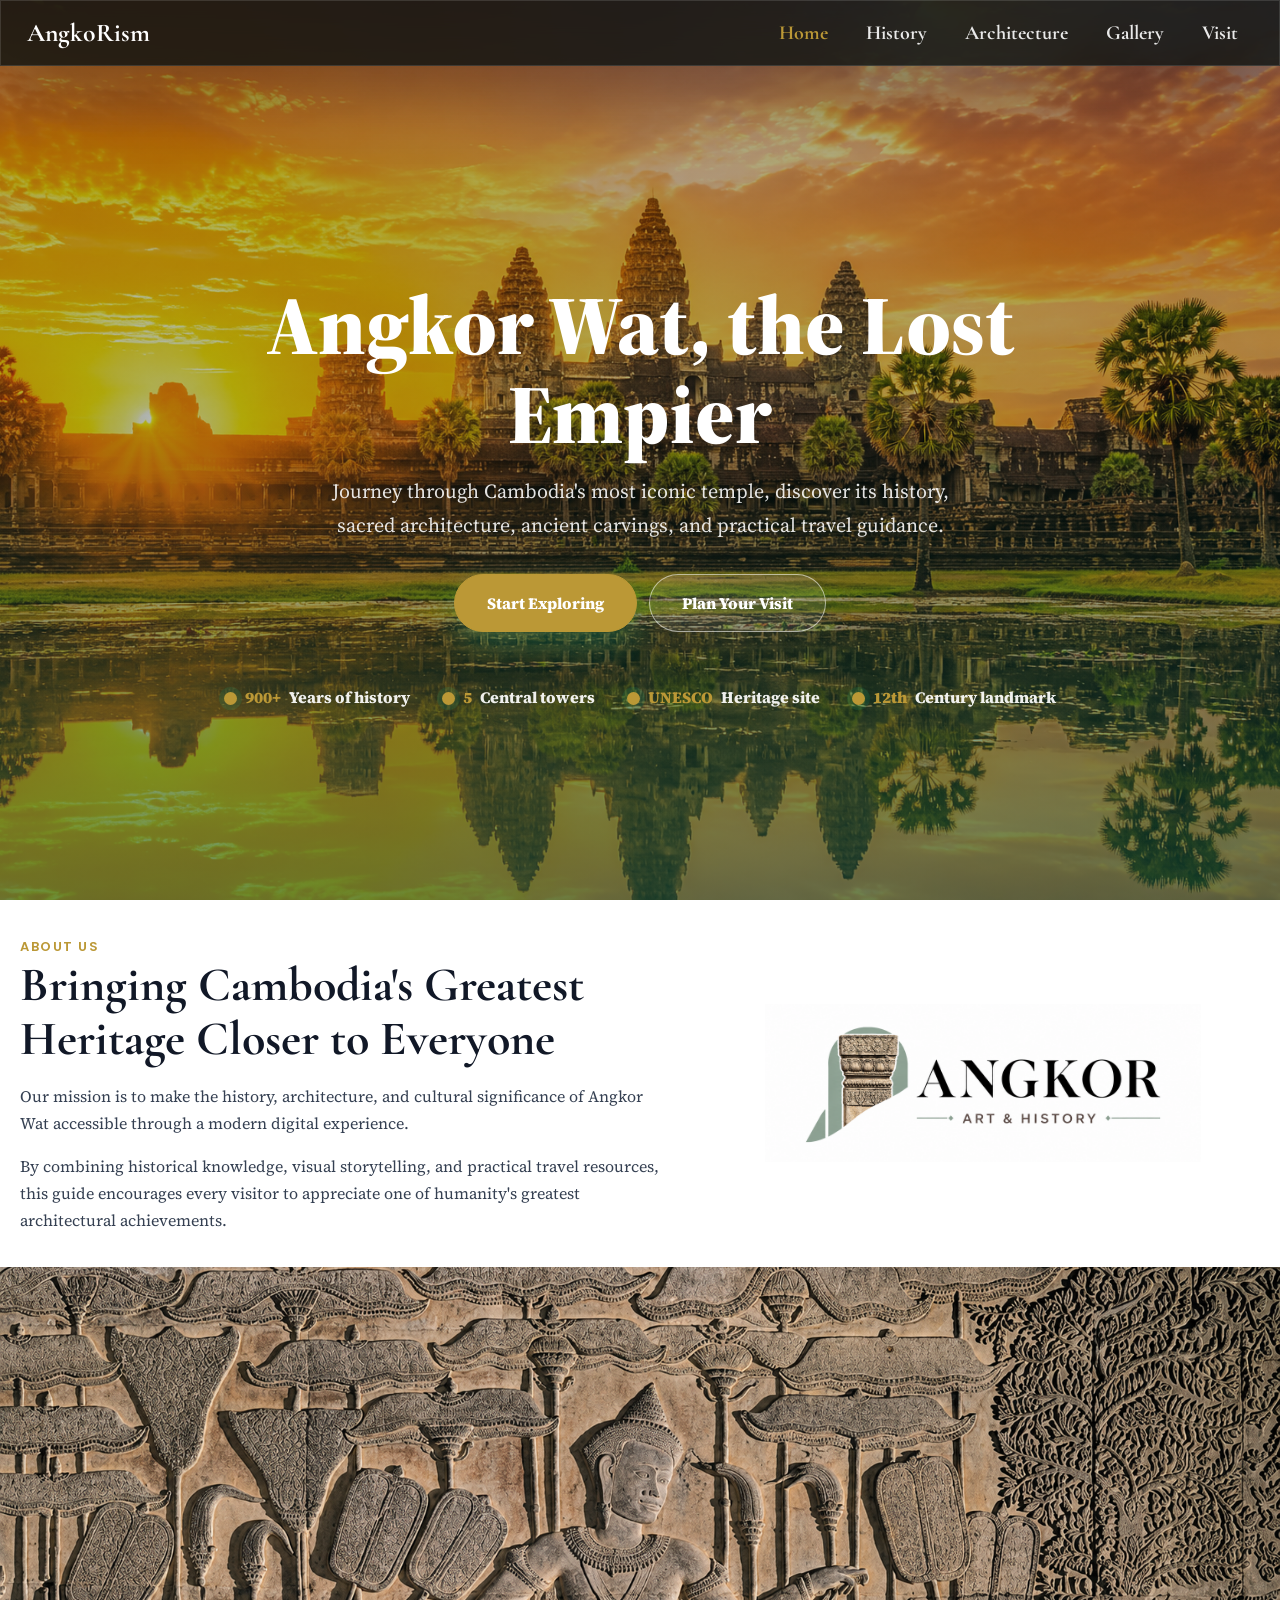
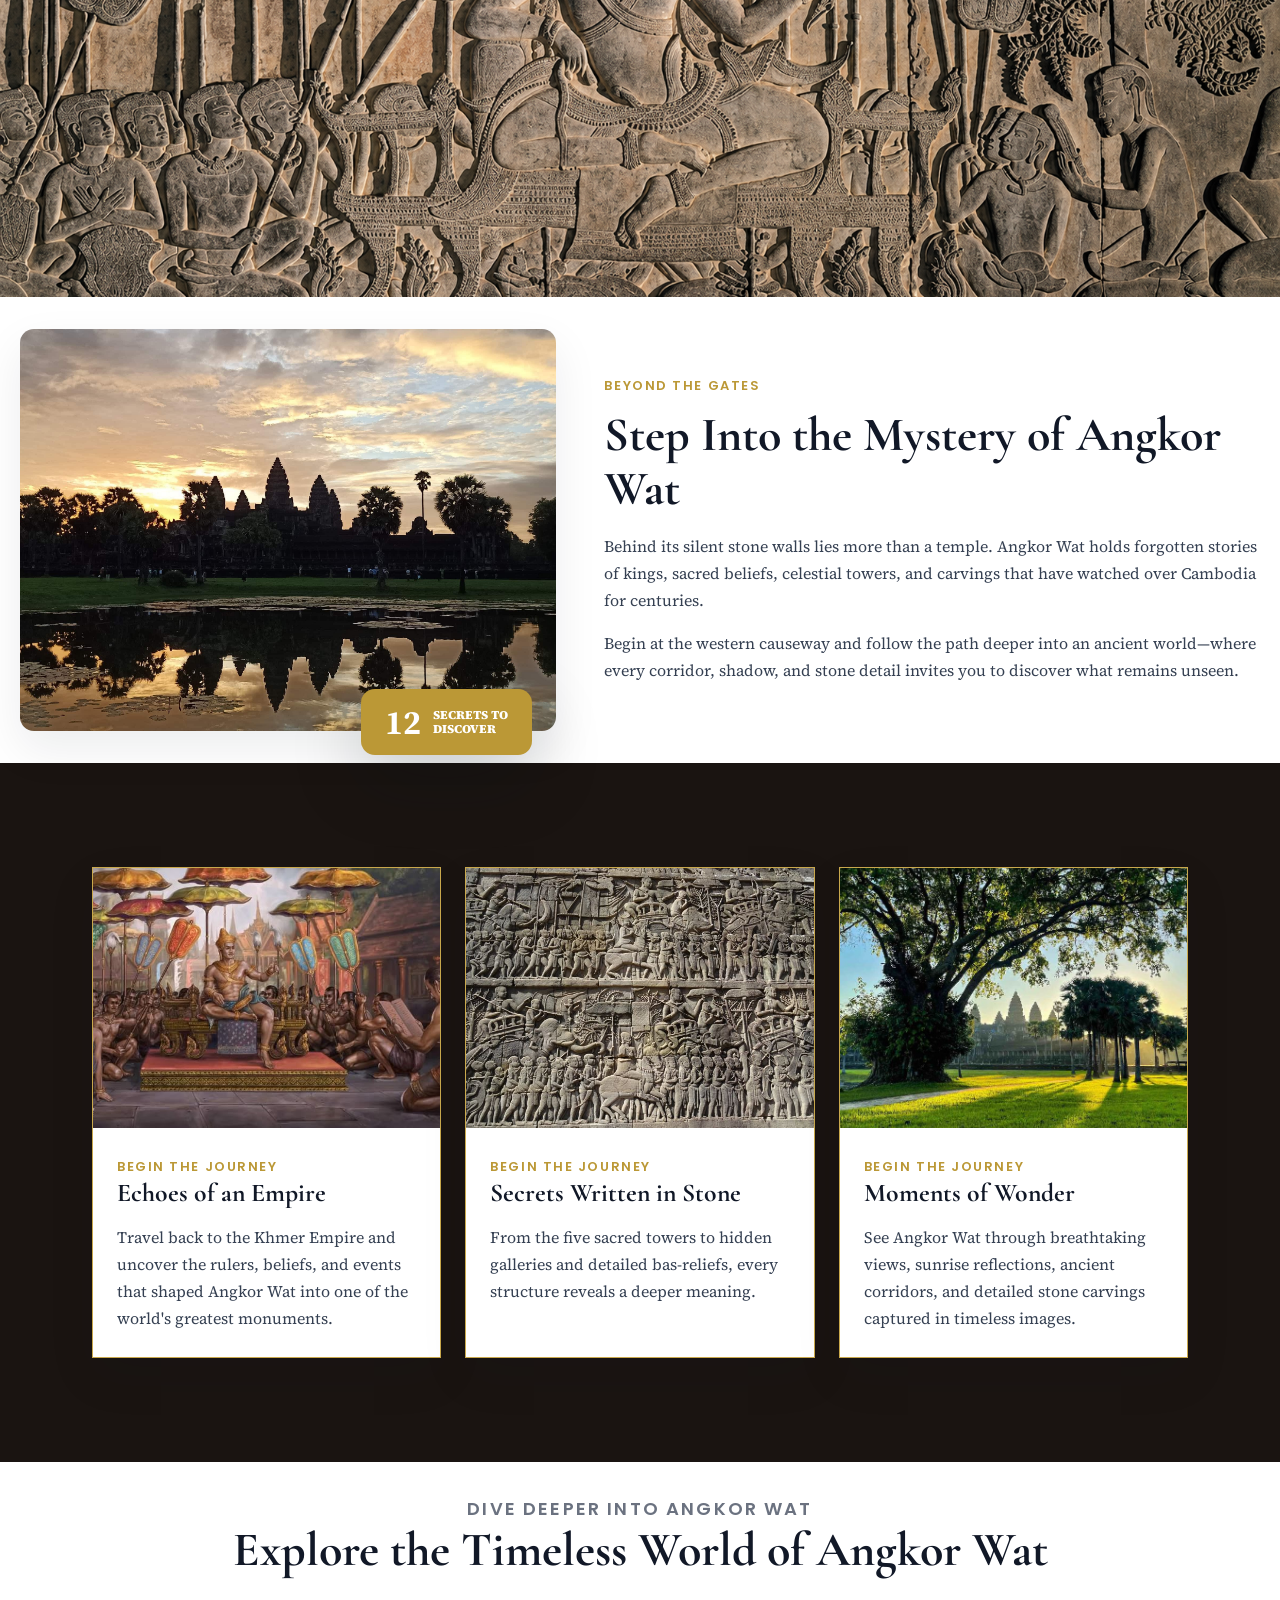
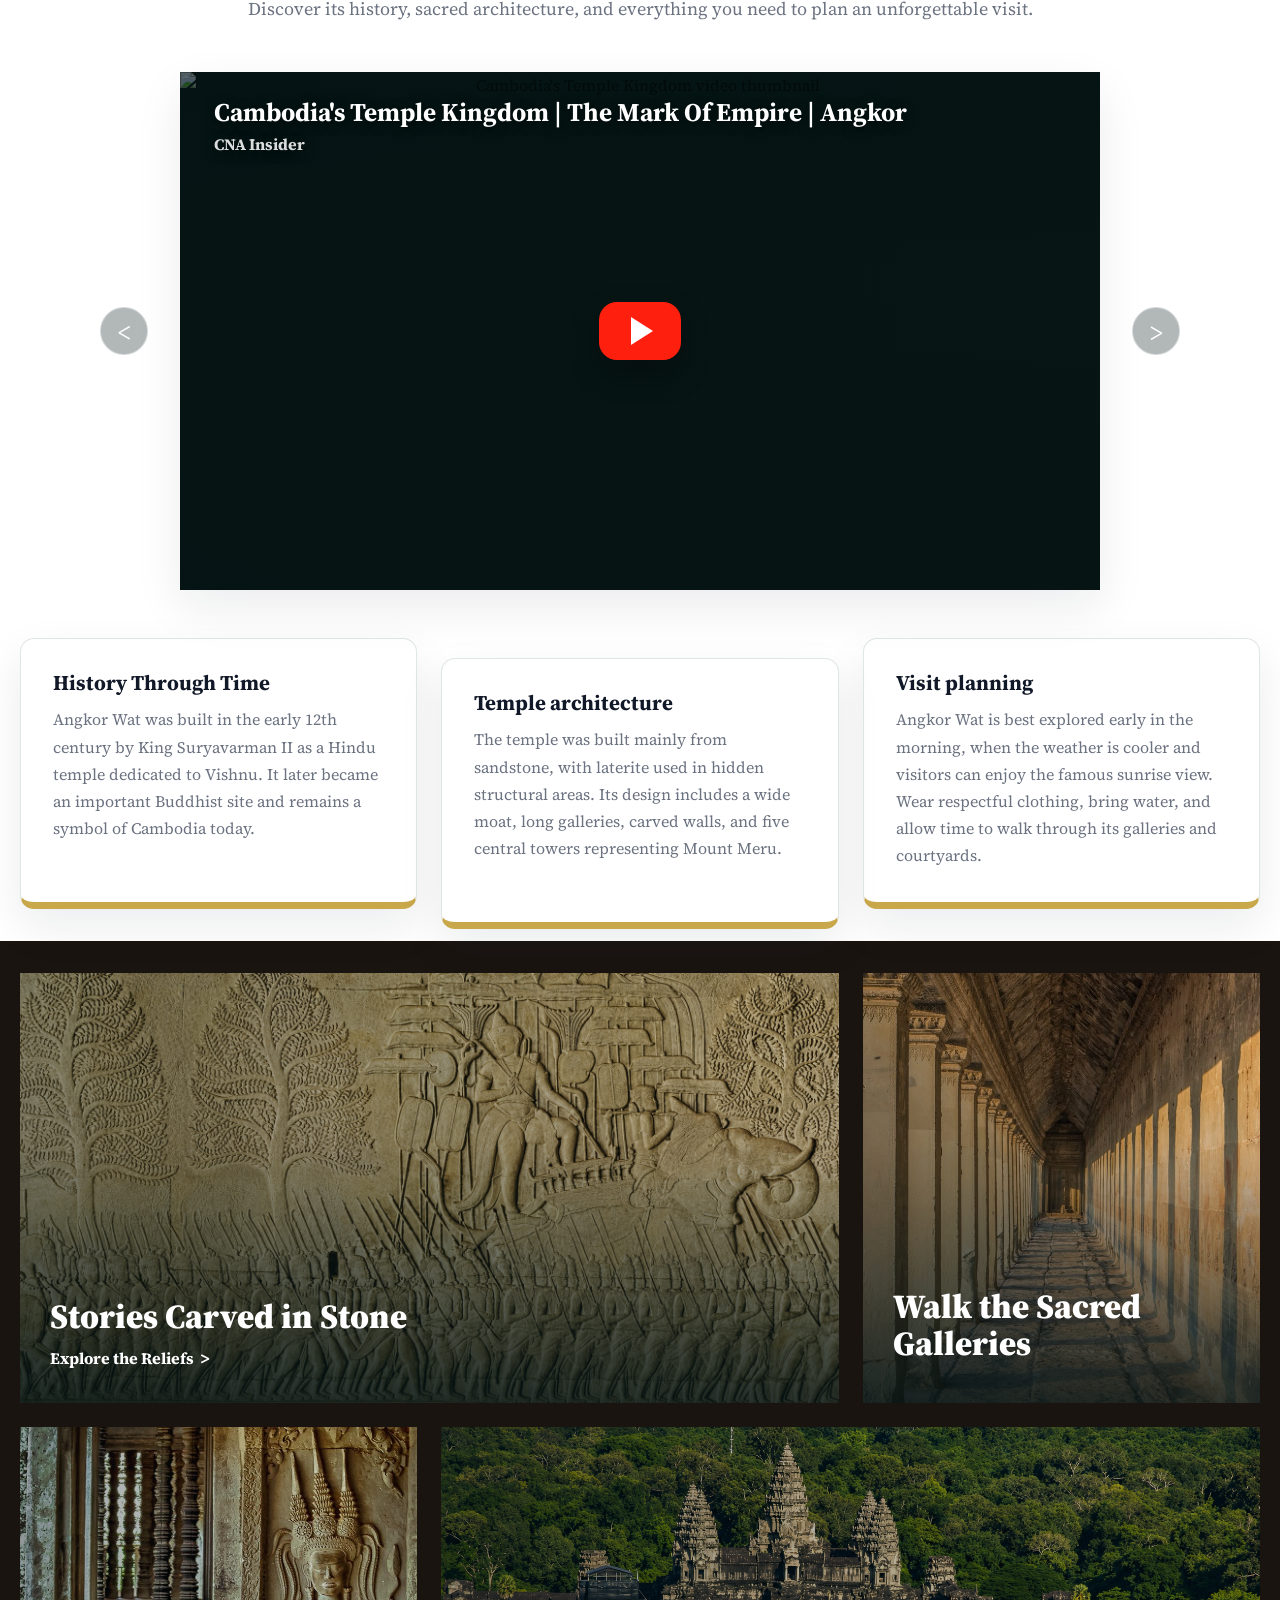
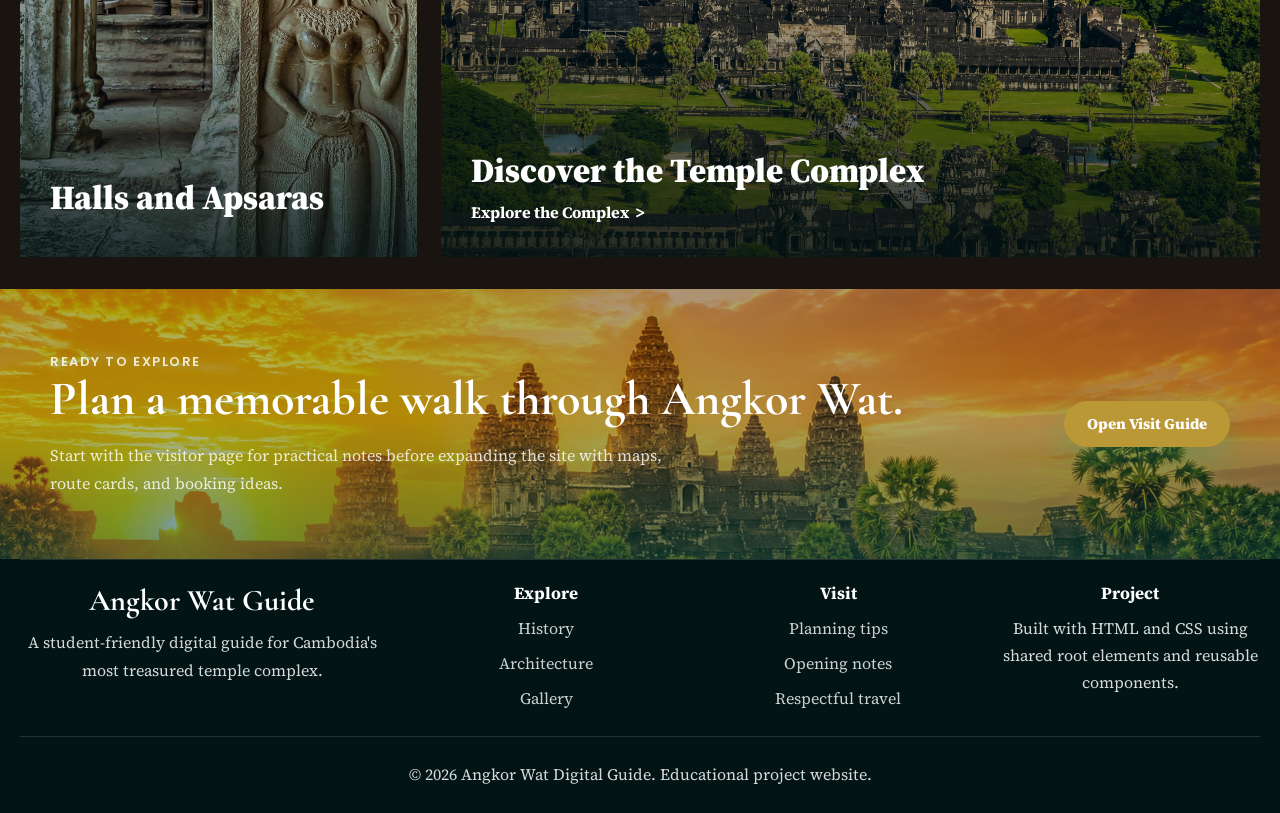
==== commit 1f9f5e8e: "Update website" ====
--- a/index.html
+++ b/index.html
@@ -279,8 +279,8 @@
 
     <!--This section if for showing images for grapping attention-->
 
-    <section id="temple-showcase" class="section-space page-shell">
-      <div class="image-showcase">
+    <section id="temple-showcase" class="section-space">
+      <div class="image-showcase page-shell">
         <article class="showcase-card">
           <img src="images/the king gose to the war.png" alt="Bright dawn view of real Angkor Wat with palm trees and reflection">
           <div class="card-body">
--- a/css/global.css
+++ b/css/global.css
@@ -15,6 +15,7 @@
   --color-temple: #243b35;
   --color-footer: #031415;
   --color-bacground-add: #1A1411;
+  --color-background-add: var(--color-bacground-add);
 
   --font-heading: 'Cormorant Garamond', serif;
   --font-body: 'Source Serif 4', serif;
--- a/css/pages/home.css
+++ b/css/pages/home.css
@@ -143,7 +143,6 @@
   object-fit: cover;
   border-radius: var(--radius-md);
   box-shadow: var(--shadow-soft);
-  filter: brightness(1.12) saturate(1.16) contrast(1.02);
 }
 
 .experience-box {
@@ -220,7 +219,6 @@
   width: 100%;
   height: 100%;
   object-fit: cover;
-  filter: brightness(1.06) saturate(1.08) contrast(1.04);
 }
 
 .video-cover__shade {
@@ -306,36 +304,21 @@
 .video-arrow {
   width: 48px;
   height: 48px;
-  flex: 0 0 auto;
-  display: inline-grid;
+  display: grid;
   place-items: center;
-  color: #ffffff;
-  background:
-    linear-gradient(135deg, rgba(255, 255, 255, 0.26), rgba(255, 255, 255, 0.08)),
-    rgba(3, 20, 21, 0.26);
-  border: 1px solid rgba(255, 255, 255, 0.38);
+  color: #fff;
+  background: rgba(3, 20, 21, 0.3);
+  border: 1px solid rgba(255, 255, 255, 0.4);
   border-radius: 50%;
-  box-shadow:
-    0 16px 36px rgba(3, 20, 21, 0.18),
-    inset 0 1px 0 rgba(255, 255, 255, 0.36);
   backdrop-filter: blur(14px);
-  -webkit-backdrop-filter: blur(14px);
   cursor: pointer;
   font-size: 28px;
-  font-weight: 900;
-  line-height: 1;
-  text-shadow: 0 1px 8px rgba(3, 20, 21, 0.45);
-  transition: transform 180ms ease, border-color 180ms ease, box-shadow 180ms ease, background-color 180ms ease;
 }
 
 .video-arrow:hover {
-  background:
-    linear-gradient(135deg, rgba(255, 255, 255, 0.36), rgba(255, 255, 255, 0.12)),
-    rgba(18, 184, 134, 0.28);
+  background: rgba(18, 184, 134, 0.28);
   border-color: rgba(255, 255, 255, 0.62);
-  box-shadow:
-    0 18px 42px rgba(18, 184, 134, 0.24),
-    inset 0 1px 0 rgba(255, 255, 255, 0.48);
+  box-shadow: 0 18px 42px rgba(18, 184, 134, 0.24);
   transform: translateY(-2px);
 }
 
@@ -351,6 +334,10 @@
 }
 
 /*These properties are for showing images for grapping attention*/
+
+#temple-showcase {
+  background-color: var(--color-bacground-add);
+}
 
 .image-showcase {
   display: grid;
@@ -362,7 +349,6 @@
   position: relative;
   min-height: 300px;
   overflow: hidden;
-  box-shadow: var(--shadow-strong);
   isolation: isolate;
 }
 
